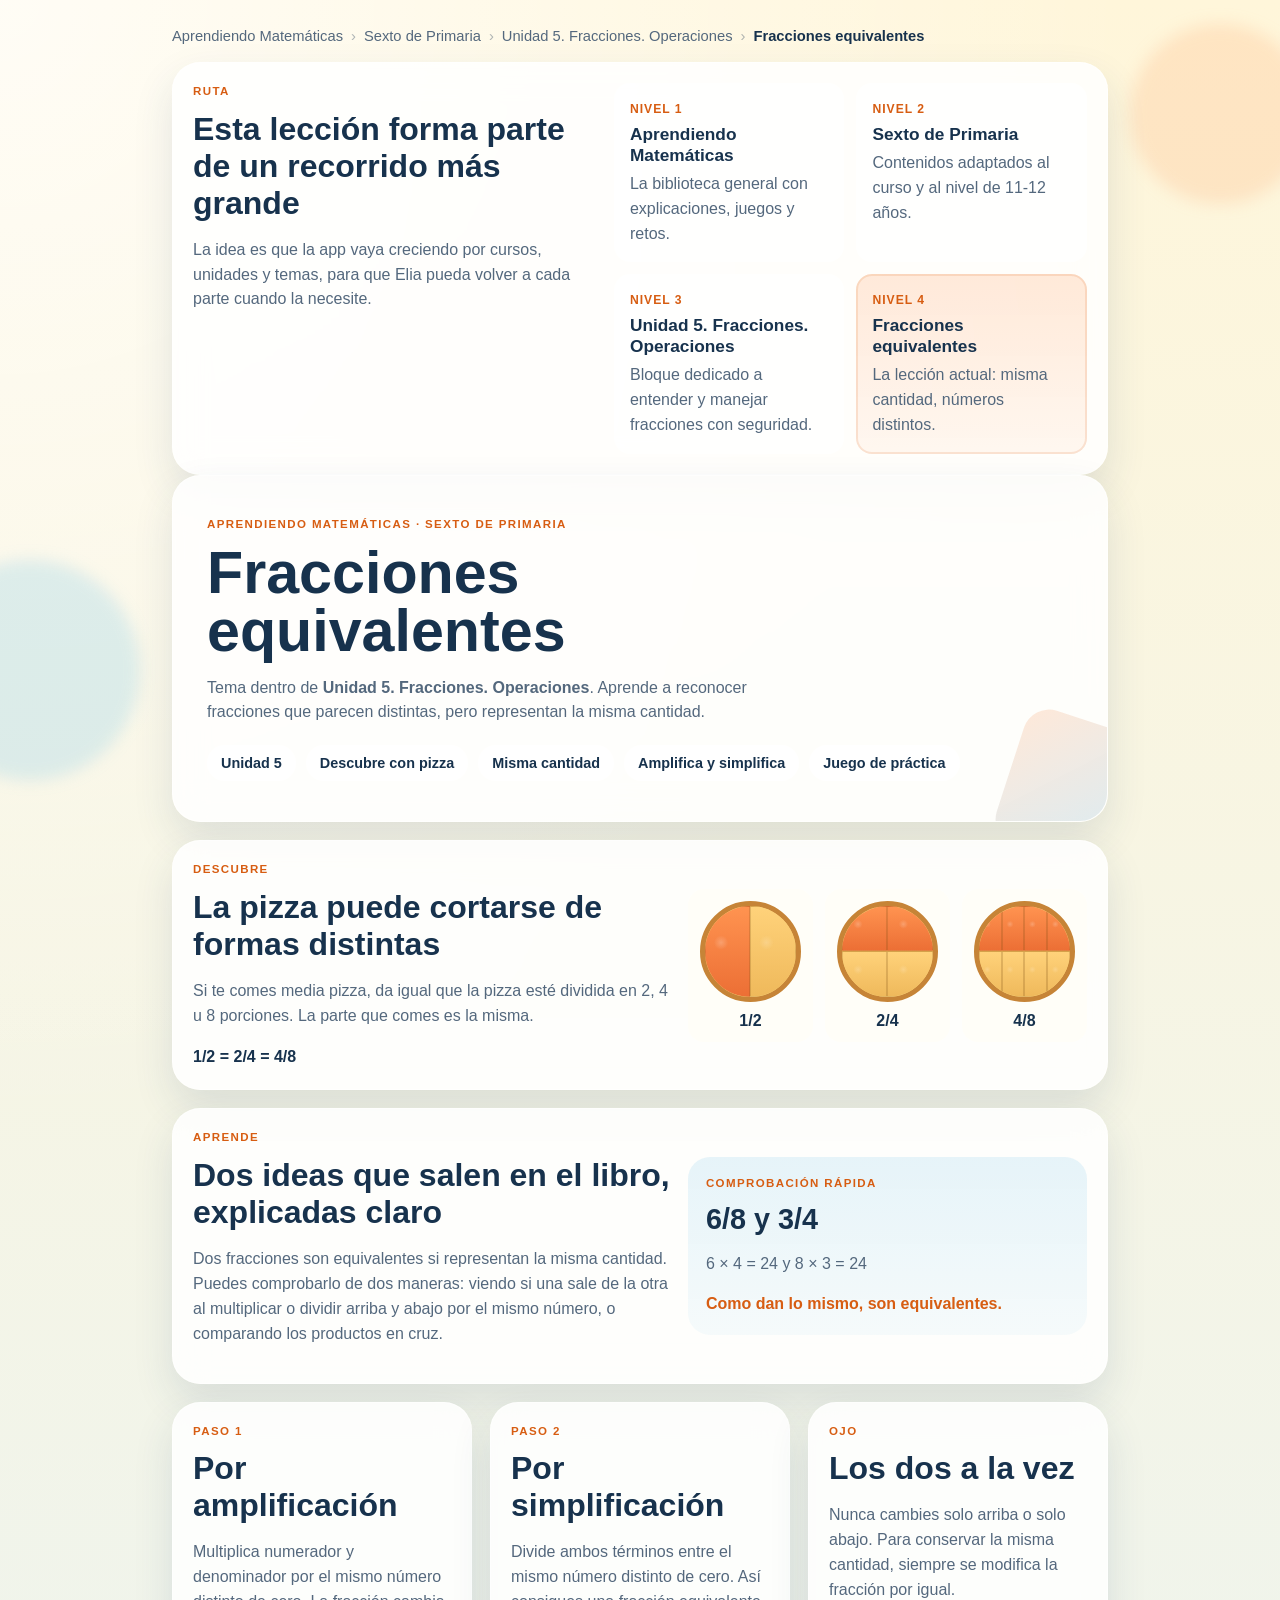
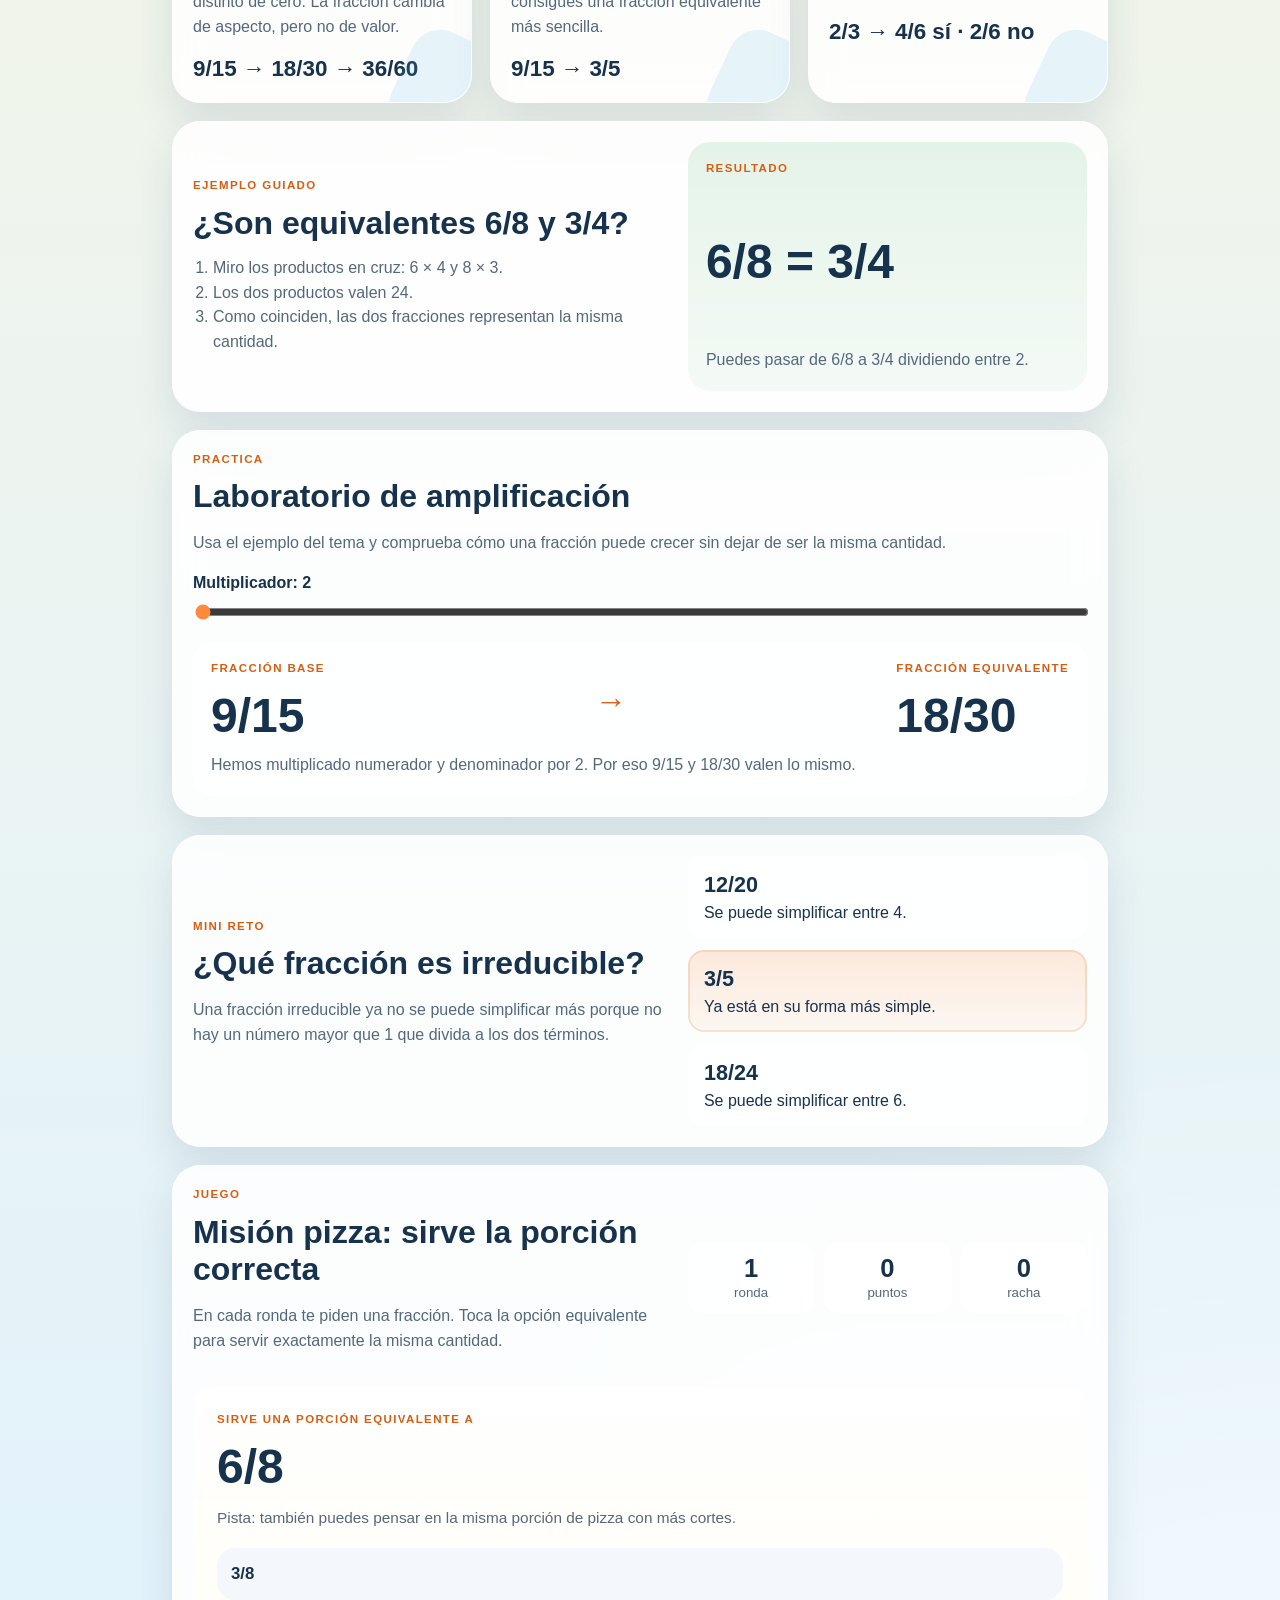
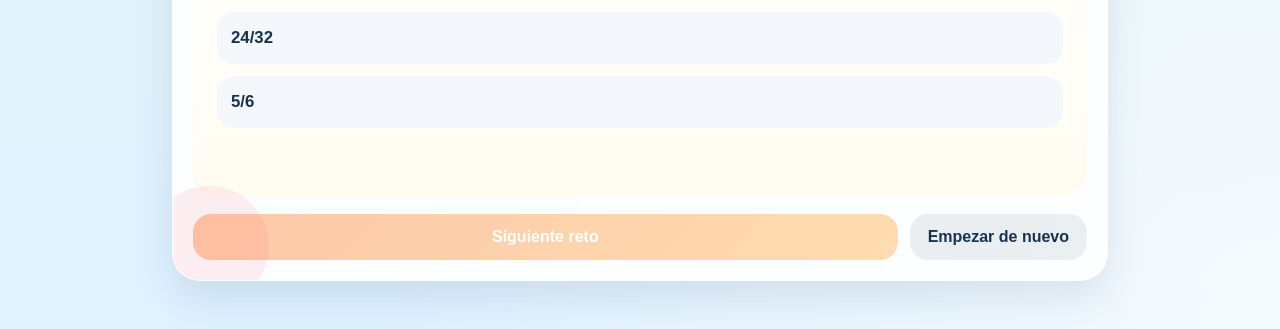
==== index.html @ b312acb7 "Initial GitHub Pages site" ====
<!DOCTYPE html>
<html lang="es">
  <head>
    <meta charset="UTF-8" />
    <meta name="viewport" content="width=device-width, initial-scale=1.0" />
    <title>Fracciones Equivalentes</title>
    <link rel="stylesheet" href="style.css" />
  </head>
  <body>
    <main class="app-shell">
      <nav class="breadcrumb" aria-label="Ruta de aprendizaje">
        <span>Aprendiendo Matemáticas</span>
        <span>Sexto de Primaria</span>
        <span>Unidad 5. Fracciones. Operaciones</span>
        <strong>Fracciones equivalentes</strong>
      </nav>

      <section class="panel learning-path">
        <div class="path-copy">
          <p class="section-label">Ruta</p>
          <h2>Esta lección forma parte de un recorrido más grande</h2>
          <p>
            La idea es que la app vaya creciendo por cursos, unidades y temas,
            para que Elia pueda volver a cada parte cuando la necesite.
          </p>
        </div>
        <div class="path-levels" aria-label="Estructura de contenidos">
          <article class="path-card">
            <span class="path-step">Nivel 1</span>
            <strong>Aprendiendo Matemáticas</strong>
            <p>La biblioteca general con explicaciones, juegos y retos.</p>
          </article>
          <article class="path-card">
            <span class="path-step">Nivel 2</span>
            <strong>Sexto de Primaria</strong>
            <p>Contenidos adaptados al curso y al nivel de 11-12 años.</p>
          </article>
          <article class="path-card">
            <span class="path-step">Nivel 3</span>
            <strong>Unidad 5. Fracciones. Operaciones</strong>
            <p>Bloque dedicado a entender y manejar fracciones con seguridad.</p>
          </article>
          <article class="path-card current">
            <span class="path-step">Nivel 4</span>
            <strong>Fracciones equivalentes</strong>
            <p>La lección actual: misma cantidad, números distintos.</p>
          </article>
        </div>
      </section>

      <section class="hero">
        <p class="eyebrow">Aprendiendo Matemáticas · Sexto de Primaria</p>
        <h1>Fracciones equivalentes</h1>
        <p class="hero-copy">
          Tema dentro de <strong>Unidad 5. Fracciones. Operaciones</strong>.
          Aprende a reconocer fracciones que parecen distintas, pero
          representan la misma cantidad.
        </p>
        <div class="hero-badges" aria-label="Objetivos de aprendizaje">
          <span>Unidad 5</span>
          <span>Descubre con pizza</span>
          <span>Misma cantidad</span>
          <span>Amplifica y simplifica</span>
          <span>Juego de práctica</span>
        </div>
      </section>

      <section class="panel discover-panel">
        <div>
          <p class="section-label">Descubre</p>
          <h2>La pizza puede cortarse de formas distintas</h2>
          <p>
            Si te comes media pizza, da igual que la pizza esté dividida en 2,
            4 u 8 porciones. La parte que comes es la misma.
          </p>
          <p class="discover-equality"><strong>1/2 = 2/4 = 4/8</strong></p>
        </div>
        <div class="pizza-board" aria-hidden="true">
          <div class="pizza-card">
            <div class="pizza pizza-2">
              <span class="slice active"></span>
              <span class="slice"></span>
            </div>
            <strong>1/2</strong>
          </div>
          <div class="pizza-card">
            <div class="pizza pizza-4">
              <span class="slice active"></span>
              <span class="slice active"></span>
              <span class="slice"></span>
              <span class="slice"></span>
            </div>
            <strong>2/4</strong>
          </div>
          <div class="pizza-card">
            <div class="pizza pizza-8">
              <span class="slice active"></span>
              <span class="slice active"></span>
              <span class="slice active"></span>
              <span class="slice active"></span>
              <span class="slice"></span>
              <span class="slice"></span>
              <span class="slice"></span>
              <span class="slice"></span>
            </div>
            <strong>4/8</strong>
          </div>
        </div>
      </section>

      <section class="panel learn-panel">
        <div class="learn-copy">
          <p class="section-label">Aprende</p>
          <h2>Dos ideas que salen en el libro, explicadas claro</h2>
          <p>
            Dos fracciones son equivalentes si representan la misma cantidad.
            Puedes comprobarlo de dos maneras: viendo si una sale de la otra
            al multiplicar o dividir arriba y abajo por el mismo número, o
            comparando los productos en cruz.
          </p>
        </div>
        <div class="cross-check">
          <p class="mini-label">Comprobación rápida</p>
          <div class="cross-math">6/8 y 3/4</div>
          <p>6 × 4 = 24 y 8 × 3 = 24</p>
          <p class="cross-result">Como dan lo mismo, son equivalentes.</p>
        </div>
      </section>

      <section class="concept-grid">
        <article class="panel concept-card">
          <p class="section-label">Paso 1</p>
          <h2>Por amplificación</h2>
          <p>
            Multiplica numerador y denominador por el mismo número distinto de
            cero. La fracción cambia de aspecto, pero no de valor.
          </p>
          <div class="math-line">9/15 → 18/30 → 36/60</div>
        </article>

        <article class="panel concept-card">
          <p class="section-label">Paso 2</p>
          <h2>Por simplificación</h2>
          <p>
            Divide ambos términos entre el mismo número distinto de cero. Así
            consigues una fracción equivalente más sencilla.
          </p>
          <div class="math-line">9/15 → 3/5</div>
        </article>

        <article class="panel concept-card">
          <p class="section-label">Ojo</p>
          <h2>Los dos a la vez</h2>
          <p>
            Nunca cambies solo arriba o solo abajo. Para conservar la misma
            cantidad, siempre se modifica la fracción por igual.
          </p>
          <div class="math-line">2/3 → 4/6 sí · 2/6 no</div>
        </article>
      </section>

      <section class="panel worked-example">
        <div class="worked-copy">
          <p class="section-label">Ejemplo guiado</p>
          <h2>¿Son equivalentes 6/8 y 3/4?</h2>
          <ol>
            <li>Miro los productos en cruz: 6 × 4 y 8 × 3.</li>
            <li>Los dos productos valen 24.</li>
            <li>Como coinciden, las dos fracciones representan la misma cantidad.</li>
          </ol>
        </div>
        <div class="worked-check">
          <p class="check-title">Resultado</p>
          <p class="check-answer">6/8 = 3/4</p>
          <p class="check-note">Puedes pasar de 6/8 a 3/4 dividiendo entre 2.</p>
        </div>
      </section>

      <section class="panel lab">
        <div class="lab-copy">
          <p class="section-label">Practica</p>
          <h2>Laboratorio de amplificación</h2>
          <p>
            Usa el ejemplo del tema y comprueba cómo una fracción puede crecer
            sin dejar de ser la misma cantidad.
          </p>
        </div>

        <div class="lab-controls">
          <label for="multiplier">Multiplicador: <span id="multiplier-value">2</span></label>
          <input id="multiplier" type="range" min="2" max="6" value="2" />
        </div>

        <div class="lab-output">
          <div class="fraction-pair">
            <div>
              <p class="mini-label">Fracción base</p>
              <div class="big-fraction" id="base-fraction">9/15</div>
            </div>
            <div class="pair-arrow">→</div>
            <div>
              <p class="mini-label">Fracción equivalente</p>
              <div class="big-fraction" id="equivalent-fraction">18/30</div>
            </div>
          </div>
          <p id="lab-explanation" class="lab-explanation">
            Hemos multiplicado numerador y denominador por 2.
          </p>
        </div>
      </section>

      <section class="panel mini-practice">
        <div>
          <p class="section-label">Mini reto</p>
          <h2>¿Qué fracción es irreducible?</h2>
          <p>
            Una fracción irreducible ya no se puede simplificar más porque no
            hay un número mayor que 1 que divida a los dos términos.
          </p>
        </div>
        <div class="irreducible-cards">
          <article>
            <strong>12/20</strong>
            <span>Se puede simplificar entre 4.</span>
          </article>
          <article class="highlight">
            <strong>3/5</strong>
            <span>Ya está en su forma más simple.</span>
          </article>
          <article>
            <strong>18/24</strong>
            <span>Se puede simplificar entre 6.</span>
          </article>
        </div>
      </section>

      <section class="panel game">
        <div class="game-head">
          <div>
            <p class="section-label">Juego</p>
            <h2>Misión pizza: sirve la porción correcta</h2>
            <p>
              En cada ronda te piden una fracción. Toca la opción equivalente
              para servir exactamente la misma cantidad.
            </p>
          </div>
          <div class="scoreboard" aria-label="Marcador">
            <div><span id="round">1</span><small>ronda</small></div>
            <div><span id="score">0</span><small>puntos</small></div>
            <div><span id="streak">0</span><small>racha</small></div>
          </div>
        </div>

        <div class="challenge-card">
          <p class="challenge-label">Sirve una porción equivalente a</p>
          <div id="question" class="challenge-fraction">2/5</div>
          <p id="game-hint" class="game-hint">Pista: piensa si arriba y abajo cambian por el mismo número.</p>
          <div id="options" class="options" role="list"></div>
          <p id="feedback" class="feedback" aria-live="polite"></p>
        </div>

        <div class="game-actions">
          <button id="next-button" class="primary-button" type="button" disabled>
            Siguiente reto
          </button>
          <button id="restart-button" class="ghost-button" type="button">
            Empezar de nuevo
          </button>
        </div>
      </section>
    </main>

    <script src="app.js"></script>
  </body>
</html>
---- style.css ----
:root {
  --bg-top: #fff6da;
  --bg-bottom: #dff2ff;
  --panel: rgba(255, 255, 255, 0.86);
  --panel-strong: #fffef8;
  --ink: #17324d;
  --muted: #54687d;
  --accent: #ff8a3d;
  --accent-dark: #d75d12;
  --sky: #55b6e8;
  --leaf: #4fb36f;
  --rose: #ff6676;
  --shadow: 0 18px 40px rgba(34, 65, 103, 0.12);
  --radius-xl: 28px;
  --radius-lg: 22px;
  --radius-md: 16px;
}

* {
  box-sizing: border-box;
}

body {
  margin: 0;
  min-height: 100vh;
  font-family: "Avenir Next", "Trebuchet MS", "Segoe UI", sans-serif;
  color: var(--ink);
  background:
    radial-gradient(circle at top left, rgba(255, 255, 255, 0.75), transparent 30%),
    radial-gradient(circle at bottom right, rgba(255, 255, 255, 0.7), transparent 24%),
    linear-gradient(180deg, var(--bg-top), var(--bg-bottom));
}

body::before,
body::after {
  content: "";
  position: fixed;
  z-index: -1;
  border-radius: 999px;
  filter: blur(8px);
}

body::before {
  width: 180px;
  height: 180px;
  top: 24px;
  right: -30px;
  background: rgba(255, 170, 109, 0.22);
}

body::after {
  width: 220px;
  height: 220px;
  left: -80px;
  bottom: 120px;
  background: rgba(85, 182, 232, 0.18);
}

.app-shell {
  width: min(100%, 980px);
  margin: 0 auto;
  padding: 18px 14px 40px;
}

.hero,
.panel {
  background: var(--panel);
  backdrop-filter: blur(16px);
  border: 1px solid rgba(255, 255, 255, 0.55);
  border-radius: var(--radius-xl);
  box-shadow: var(--shadow);
}

.hero {
  padding: 28px 20px;
  position: relative;
  overflow: hidden;
}

.hero::after {
  content: "";
  position: absolute;
  inset: auto -40px -40px auto;
  width: 140px;
  height: 140px;
  border-radius: 26px;
  background: linear-gradient(135deg, rgba(255, 138, 61, 0.18), rgba(85, 182, 232, 0.25));
  transform: rotate(18deg);
}

.eyebrow,
.section-label,
.mini-label,
.challenge-label,
.check-title {
  text-transform: uppercase;
  letter-spacing: 0.12em;
  font-size: 0.72rem;
  font-weight: 800;
  color: var(--accent-dark);
  margin: 0 0 10px;
}

h1,
h2,
.challenge-fraction,
.big-fraction,
.check-answer,
.math-line {
  font-family: "Trebuchet MS", "Avenir Next Condensed", sans-serif;
}

h1 {
  font-size: clamp(2.1rem, 7vw, 3.7rem);
  line-height: 0.98;
  margin: 0;
  max-width: 10ch;
}

h2 {
  font-size: clamp(1.35rem, 4.8vw, 2rem);
  margin: 0 0 10px;
}

p,
li {
  font-size: 1rem;
  line-height: 1.55;
  color: var(--muted);
}

.hero-copy {
  max-width: 34rem;
  margin: 16px 0 0;
}

.breadcrumb {
  display: flex;
  flex-wrap: wrap;
  gap: 8px;
  margin-bottom: 14px;
  font-size: 0.92rem;
  color: var(--muted);
}

.breadcrumb span,
.breadcrumb strong {
  display: inline-flex;
  align-items: center;
  gap: 8px;
}

.breadcrumb span::after {
  content: "›";
  color: rgba(23, 50, 77, 0.35);
}

.breadcrumb strong {
  color: var(--ink);
}

.learning-path {
  display: grid;
  gap: 18px;
}

.path-levels {
  display: grid;
  gap: 12px;
}

.path-card {
  padding: 16px;
  border-radius: var(--radius-md);
  background: rgba(255, 255, 255, 0.76);
}

.path-card strong {
  display: block;
  margin-bottom: 6px;
  font-size: 1.08rem;
}

.path-card p {
  margin: 0;
}

.path-step {
  display: inline-block;
  margin-bottom: 8px;
  font-size: 0.76rem;
  font-weight: 800;
  letter-spacing: 0.08em;
  text-transform: uppercase;
  color: var(--accent-dark);
}

.path-card.current {
  background: linear-gradient(180deg, rgba(255, 138, 61, 0.18), rgba(255, 138, 61, 0.06));
  box-shadow: inset 0 0 0 2px rgba(215, 93, 18, 0.14);
}

.hero-badges {
  display: flex;
  flex-wrap: wrap;
  gap: 10px;
  margin-top: 20px;
}

.hero-badges span {
  padding: 10px 14px;
  border-radius: 999px;
  background: rgba(255, 255, 255, 0.9);
  font-size: 0.9rem;
  font-weight: 700;
}

.panel {
  margin-top: 18px;
  padding: 20px;
}

.discover-panel,
.learn-panel,
.worked-example,
.mini-practice,
.game-head {
  display: grid;
  gap: 16px;
}

.discover-equality {
  margin-bottom: 0;
  color: var(--ink);
}

.pizza-board {
  display: grid;
  grid-template-columns: repeat(3, 1fr);
  gap: 12px;
}

.pizza-card {
  background: var(--panel-strong);
  border-radius: var(--radius-md);
  padding: 12px;
  text-align: center;
}

.pizza {
  width: 100%;
  aspect-ratio: 1;
  border-radius: 50%;
  margin-bottom: 10px;
  overflow: hidden;
  background: #f7d278;
  border: 5px solid #c68437;
}

.pizza-2 {
  display: grid;
  grid-template-columns: repeat(2, 1fr);
}

.pizza-4 {
  display: grid;
  grid-template-columns: repeat(2, 1fr);
  grid-template-rows: repeat(2, 1fr);
}

.pizza-8 {
  display: grid;
  grid-template-columns: repeat(4, 1fr);
  grid-template-rows: repeat(2, 1fr);
}

.slice {
  border: 1px solid rgba(120, 74, 16, 0.22);
  background:
    radial-gradient(circle at 35% 40%, rgba(255, 255, 255, 0.18), transparent 12%),
    linear-gradient(180deg, #ffd27a, #efb95b);
}

.slice.active {
  background:
    radial-gradient(circle at 35% 40%, rgba(255, 255, 255, 0.22), transparent 12%),
    linear-gradient(180deg, #ff9350, #ec6f35);
}

.cross-check {
  background: linear-gradient(180deg, rgba(85, 182, 232, 0.14), rgba(85, 182, 232, 0.05));
  border-radius: var(--radius-lg);
  padding: 18px;
}

.cross-math {
  font-size: 1.8rem;
  font-weight: 800;
  color: var(--ink);
}

.cross-result {
  margin-bottom: 0;
  font-weight: 700;
  color: var(--accent-dark);
}

.concept-grid {
  display: grid;
  gap: 18px;
}

.concept-card {
  position: relative;
  overflow: hidden;
}

.concept-card::after {
  content: "";
  position: absolute;
  width: 110px;
  height: 110px;
  right: -36px;
  bottom: -46px;
  border-radius: 30px;
  background: rgba(85, 182, 232, 0.14);
  transform: rotate(25deg);
}

.math-line,
.check-answer,
.challenge-fraction,
.big-fraction {
  font-size: clamp(1.8rem, 7vw, 3rem);
  font-weight: 800;
  color: var(--ink);
}

.math-line {
  font-size: 1.4rem;
  margin-top: 16px;
}

.worked-example ol {
  margin: 14px 0 0 20px;
  padding: 0;
}

.worked-check {
  background: linear-gradient(180deg, rgba(79, 179, 111, 0.14), rgba(79, 179, 111, 0.05));
  border-radius: var(--radius-lg);
  padding: 18px;
}

.check-note {
  margin-bottom: 0;
}

.lab-controls {
  margin-top: 18px;
}

.lab-controls label {
  display: block;
  font-weight: 700;
  margin-bottom: 10px;
}

input[type="range"] {
  width: 100%;
  accent-color: var(--accent);
}

.lab-output {
  margin-top: 18px;
  padding: 18px;
  border-radius: var(--radius-lg);
  background: rgba(255, 255, 255, 0.68);
}

.fraction-pair {
  display: flex;
  align-items: center;
  justify-content: space-between;
  gap: 12px;
}

.pair-arrow {
  font-size: 2rem;
  font-weight: 800;
  color: var(--accent-dark);
}

.lab-explanation {
  margin: 10px 0 0;
}

.mini-practice {
  align-items: start;
}

.irreducible-cards {
  display: grid;
  gap: 12px;
}

.irreducible-cards article {
  display: grid;
  gap: 6px;
  padding: 16px;
  border-radius: var(--radius-md);
  background: rgba(255, 255, 255, 0.74);
}

.irreducible-cards .highlight {
  background: linear-gradient(180deg, rgba(255, 138, 61, 0.18), rgba(255, 138, 61, 0.06));
  box-shadow: inset 0 0 0 2px rgba(215, 93, 18, 0.15);
}

.irreducible-cards strong {
  font-size: 1.35rem;
}

.game {
  position: relative;
  overflow: hidden;
}

.game::after {
  content: "";
  position: absolute;
  inset: auto auto -26px -24px;
  width: 120px;
  height: 120px;
  border-radius: 999px;
  background: rgba(255, 102, 118, 0.11);
}

.game-head {
  display: grid;
  gap: 16px;
}

.scoreboard {
  display: grid;
  grid-template-columns: repeat(3, 1fr);
  gap: 10px;
}

.scoreboard div {
  background: rgba(255, 255, 255, 0.76);
  border-radius: var(--radius-md);
  padding: 12px 10px;
  text-align: center;
}

.scoreboard span {
  display: block;
  font-size: 1.6rem;
  font-weight: 800;
  color: var(--ink);
}

.scoreboard small {
  color: var(--muted);
}

.challenge-card {
  margin-top: 18px;
  padding: 18px;
  border-radius: var(--radius-lg);
  background:
    linear-gradient(180deg, rgba(255, 255, 255, 0.94), rgba(255, 252, 240, 0.9));
}

.challenge-fraction {
  margin: 4px 0 20px;
}

.game-hint {
  margin: -8px 0 18px;
  font-size: 0.96rem;
}

.options {
  display: grid;
  gap: 12px;
}

.option-button,
.primary-button,
.ghost-button {
  border: none;
  border-radius: 18px;
  font: inherit;
  cursor: pointer;
  transition: transform 160ms ease, box-shadow 160ms ease, background 160ms ease;
}

.option-button {
  width: 100%;
  padding: 16px 14px;
  text-align: left;
  font-size: 1.05rem;
  font-weight: 800;
  background: #f4f7fb;
  color: var(--ink);
}

.option-button:hover,
.option-button:focus-visible,
.primary-button:hover,
.ghost-button:hover {
  transform: translateY(-1px);
}

.option-button.correct {
  background: rgba(79, 179, 111, 0.2);
  box-shadow: inset 0 0 0 2px rgba(79, 179, 111, 0.42);
}

.option-button.wrong {
  background: rgba(255, 102, 118, 0.18);
  box-shadow: inset 0 0 0 2px rgba(255, 102, 118, 0.34);
}

.option-button:disabled {
  cursor: default;
}

.feedback {
  min-height: 28px;
  margin: 16px 0 0;
  font-weight: 700;
}

.game-actions {
  display: flex;
  gap: 12px;
  margin-top: 18px;
}

.primary-button,
.ghost-button {
  padding: 14px 18px;
  font-weight: 800;
}

.primary-button {
  flex: 1;
  background: linear-gradient(135deg, var(--accent), #ffb050);
  color: white;
  box-shadow: 0 12px 24px rgba(215, 93, 18, 0.25);
}

.primary-button:disabled {
  opacity: 0.45;
  cursor: default;
  transform: none;
  box-shadow: none;
}

.ghost-button {
  background: rgba(23, 50, 77, 0.08);
  color: var(--ink);
}

@media (min-width: 720px) {
  .app-shell {
    padding: 28px 22px 48px;
  }

  .learning-path {
    grid-template-columns: 0.92fr 1.08fr;
    align-items: start;
  }

  .path-levels {
    grid-template-columns: repeat(2, 1fr);
  }

  .hero {
    padding: 40px 34px;
  }

  .discover-panel,
  .learn-panel,
  .worked-example,
  .mini-practice,
  .game-head {
    grid-template-columns: 1.2fr 1fr;
    align-items: center;
  }

  .concept-grid {
    grid-template-columns: repeat(3, 1fr);
  }

  .challenge-card {
    padding: 24px;
  }
}
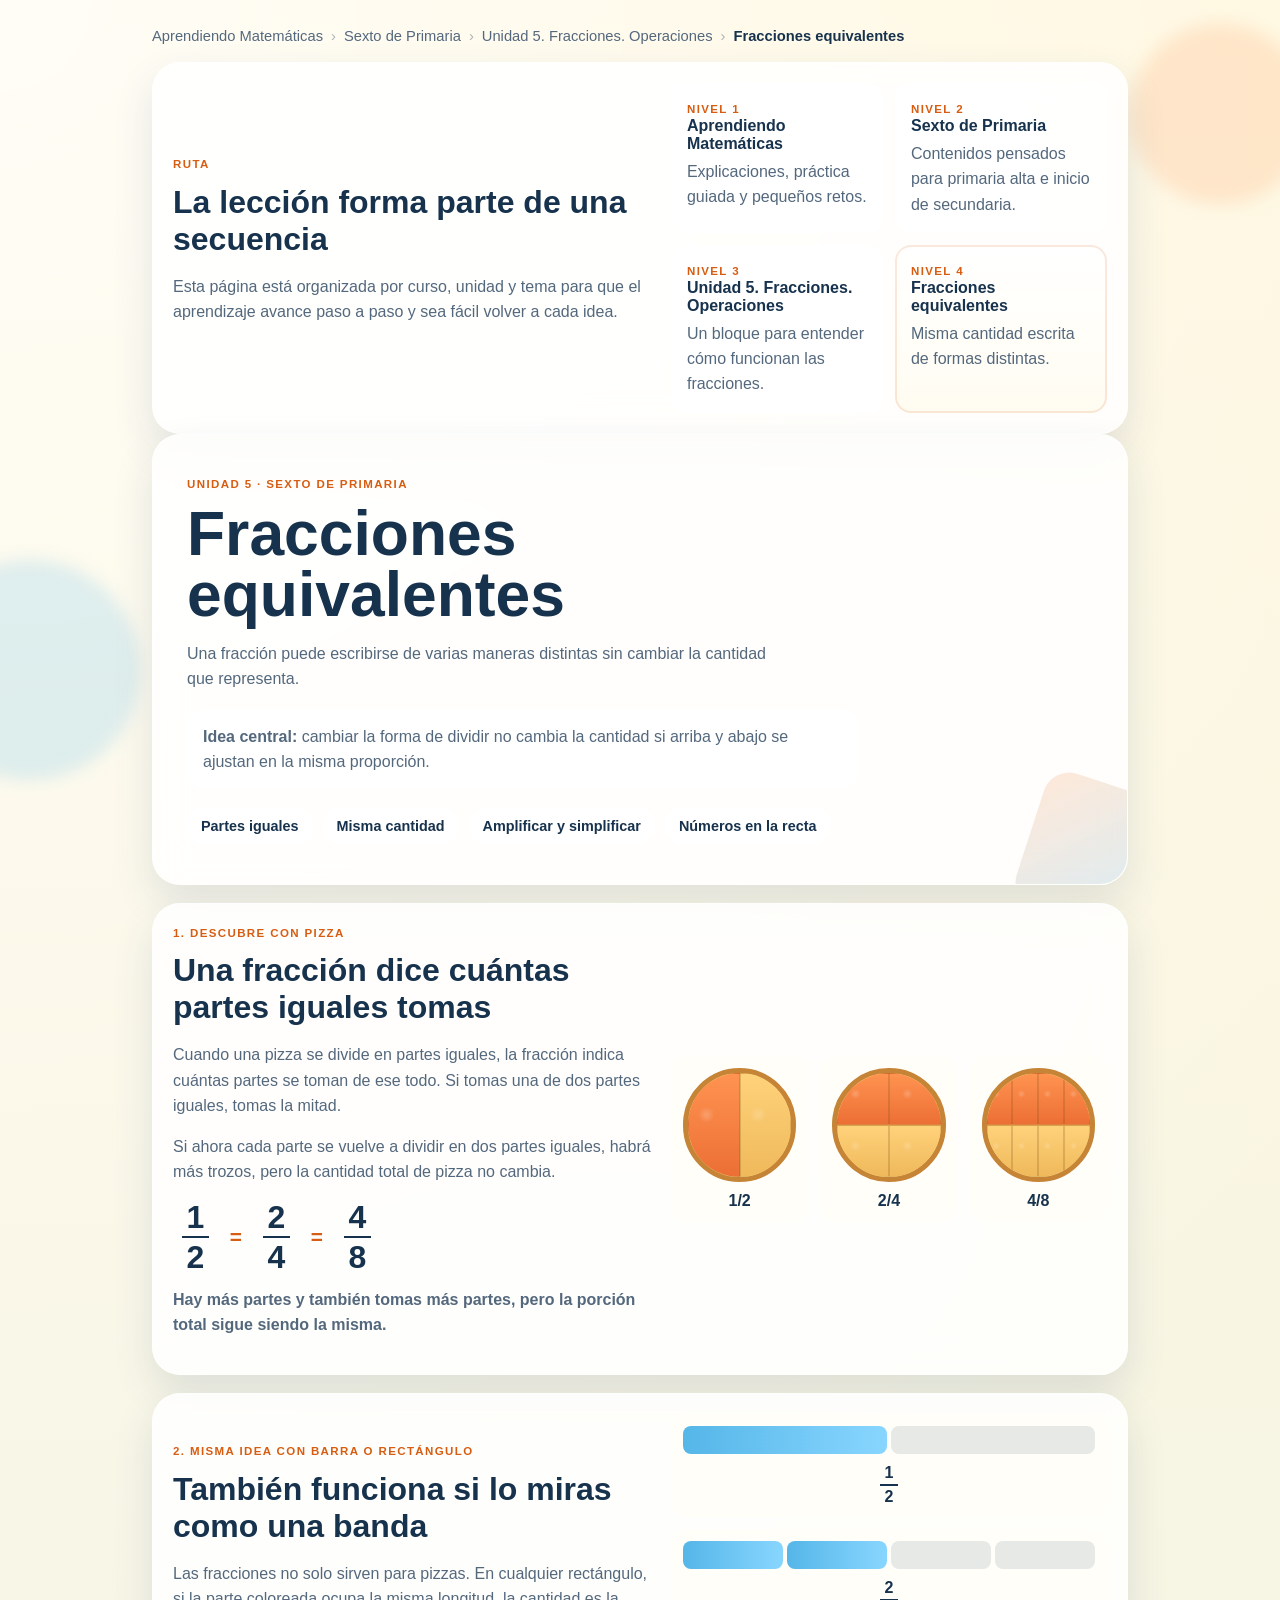
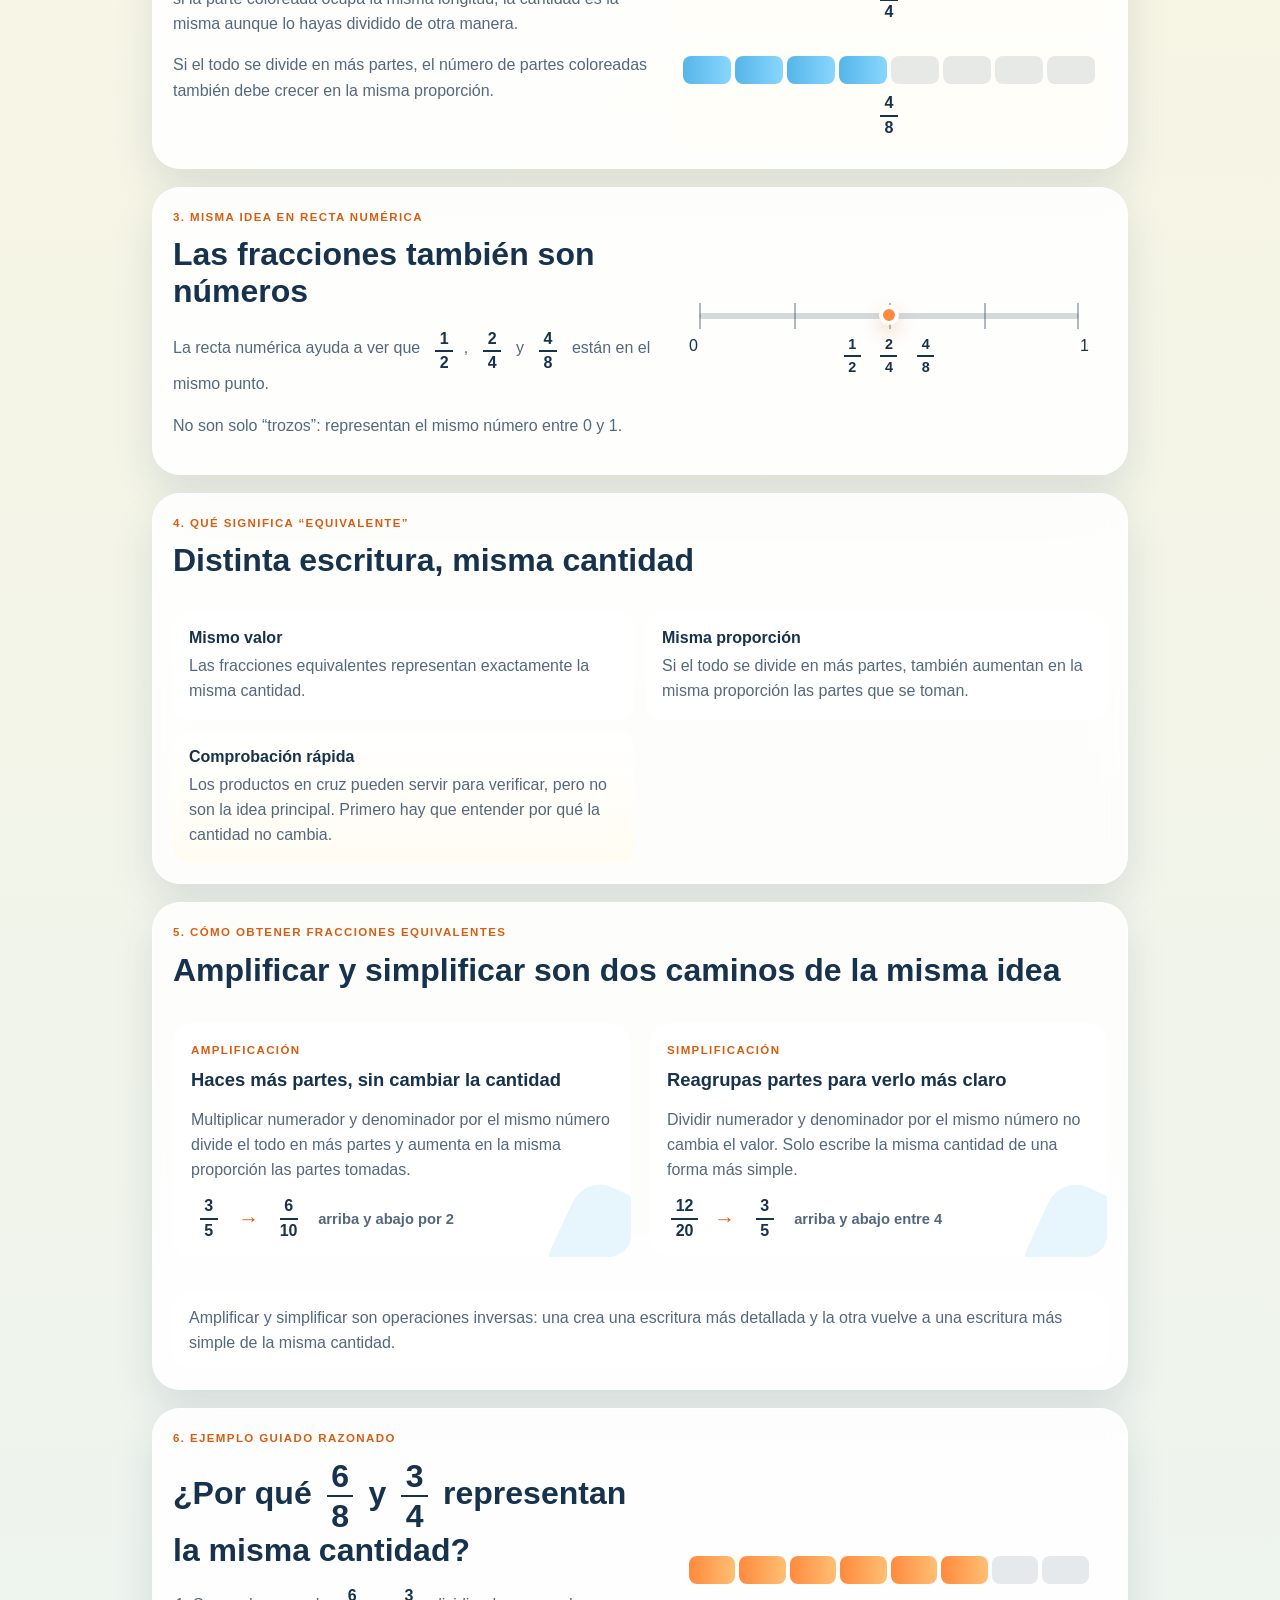
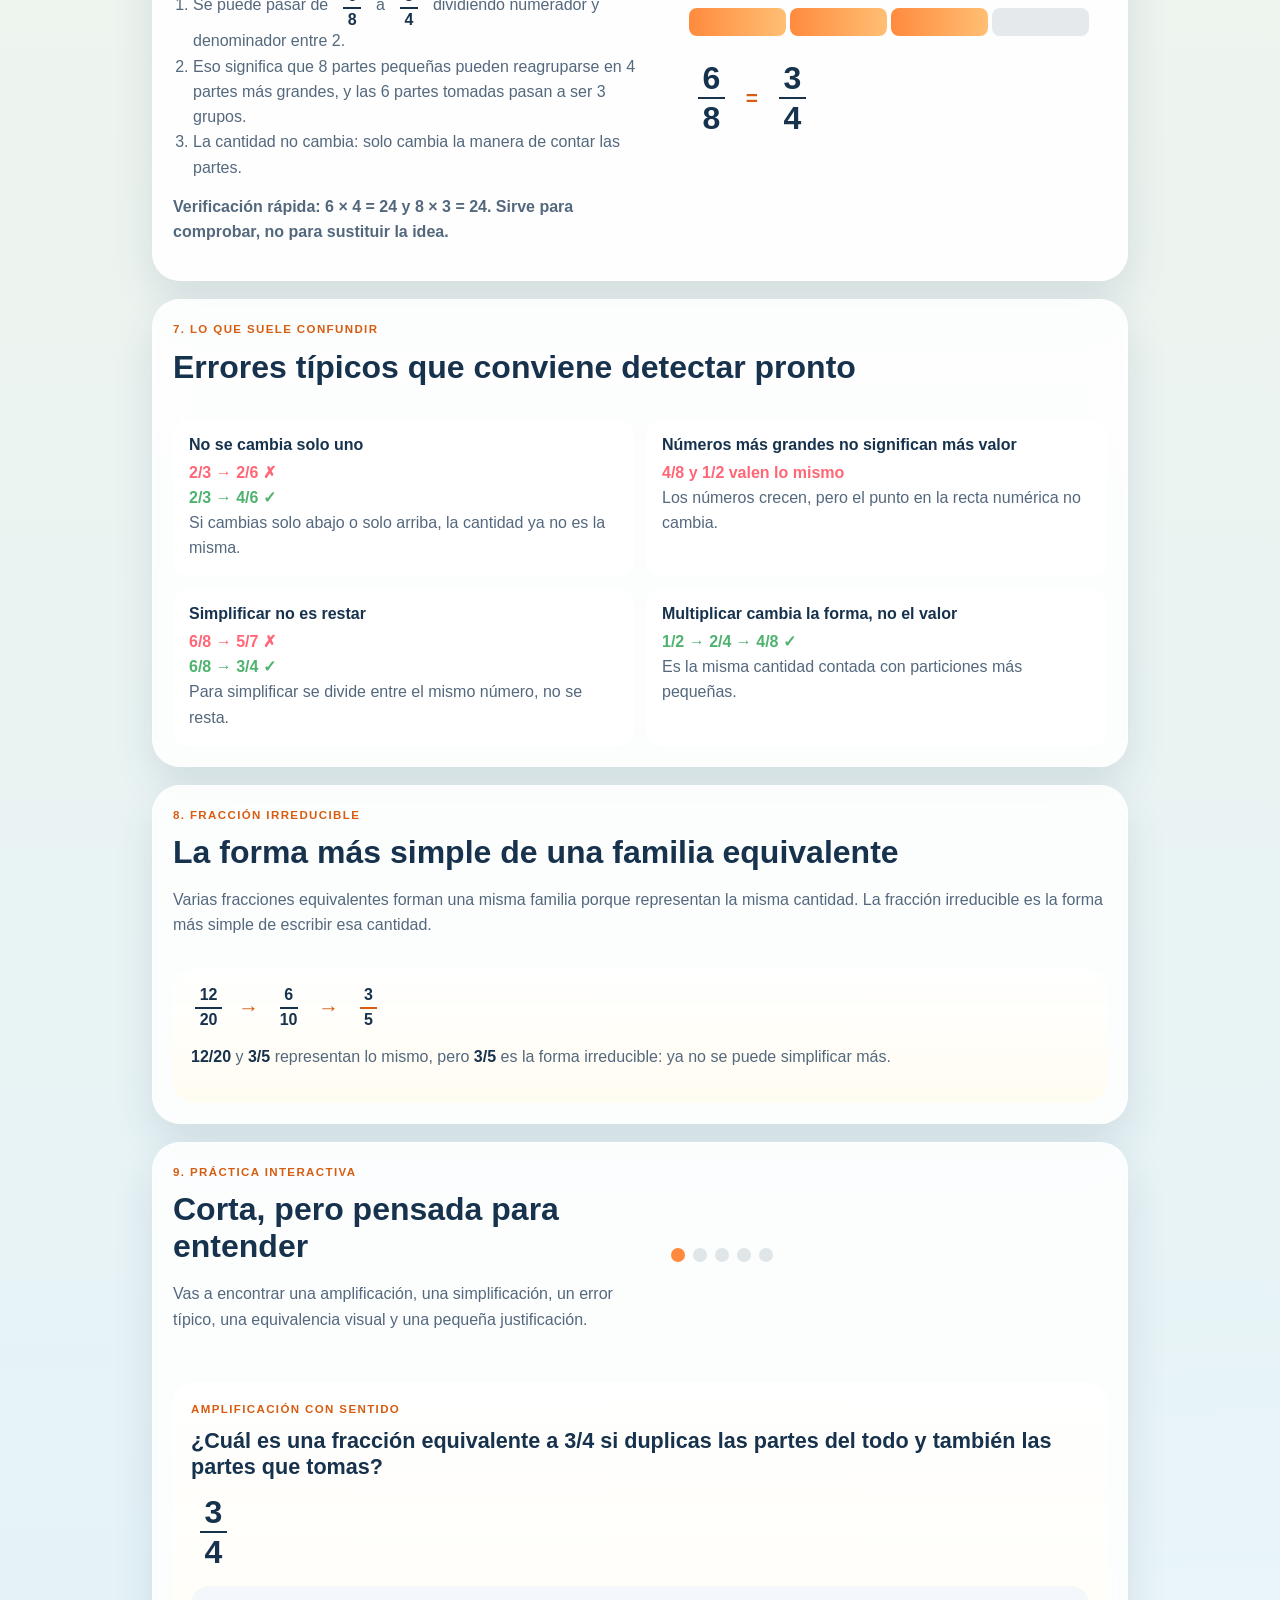
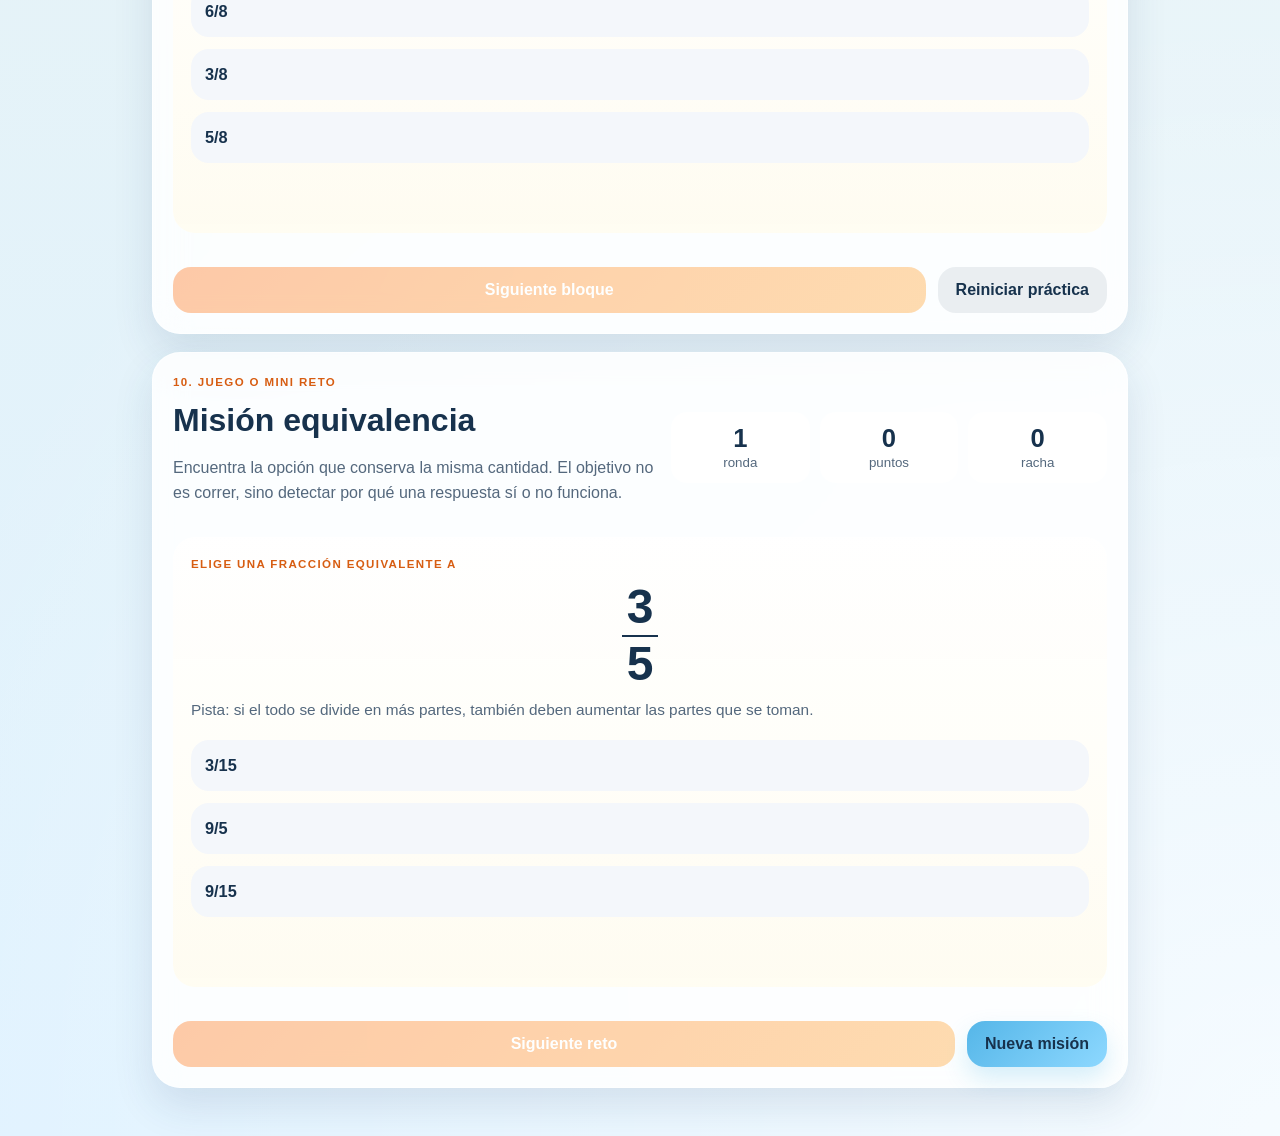
==== commit 4ef06102: "Improve equivalent fractions lesson" ====
--- a/index.html
+++ b/index.html
@@ -3,7 +3,7 @@
   <head>
     <meta charset="UTF-8" />
     <meta name="viewport" content="width=device-width, initial-scale=1.0" />
-    <title>Fracciones Equivalentes</title>
+    <title>Fracciones equivalentes | Aprendiendo Matemáticas</title>
     <link rel="stylesheet" href="style.css" />
   </head>
   <body>
@@ -18,81 +18,108 @@
       <section class="panel learning-path">
         <div class="path-copy">
           <p class="section-label">Ruta</p>
-          <h2>Esta lección forma parte de un recorrido más grande</h2>
-          <p>
-            La idea es que la app vaya creciendo por cursos, unidades y temas,
-            para que Elia pueda volver a cada parte cuando la necesite.
+          <h2>La lección forma parte de una secuencia</h2>
+          <p>
+            Esta página está organizada por curso, unidad y tema para que el
+            aprendizaje avance paso a paso y sea fácil volver a cada idea.
           </p>
         </div>
         <div class="path-levels" aria-label="Estructura de contenidos">
           <article class="path-card">
             <span class="path-step">Nivel 1</span>
             <strong>Aprendiendo Matemáticas</strong>
-            <p>La biblioteca general con explicaciones, juegos y retos.</p>
+            <p>Explicaciones, práctica guiada y pequeños retos.</p>
           </article>
           <article class="path-card">
             <span class="path-step">Nivel 2</span>
             <strong>Sexto de Primaria</strong>
-            <p>Contenidos adaptados al curso y al nivel de 11-12 años.</p>
+            <p>Contenidos pensados para primaria alta e inicio de secundaria.</p>
           </article>
           <article class="path-card">
             <span class="path-step">Nivel 3</span>
             <strong>Unidad 5. Fracciones. Operaciones</strong>
-            <p>Bloque dedicado a entender y manejar fracciones con seguridad.</p>
+            <p>Un bloque para entender cómo funcionan las fracciones.</p>
           </article>
           <article class="path-card current">
             <span class="path-step">Nivel 4</span>
             <strong>Fracciones equivalentes</strong>
-            <p>La lección actual: misma cantidad, números distintos.</p>
+            <p>Misma cantidad escrita de formas distintas.</p>
           </article>
         </div>
       </section>
 
       <section class="hero">
-        <p class="eyebrow">Aprendiendo Matemáticas · Sexto de Primaria</p>
+        <p class="eyebrow">Unidad 5 · Sexto de Primaria</p>
         <h1>Fracciones equivalentes</h1>
         <p class="hero-copy">
-          Tema dentro de <strong>Unidad 5. Fracciones. Operaciones</strong>.
-          Aprende a reconocer fracciones que parecen distintas, pero
-          representan la misma cantidad.
+          Una fracción puede escribirse de varias maneras distintas sin cambiar
+          la cantidad que representa.
         </p>
-        <div class="hero-badges" aria-label="Objetivos de aprendizaje">
-          <span>Unidad 5</span>
-          <span>Descubre con pizza</span>
+        <p class="idea-line">
+          <strong>Idea central:</strong> cambiar la forma de dividir no cambia
+          la cantidad si arriba y abajo se ajustan en la misma proporción.
+        </p>
+        <div class="hero-badges" aria-label="Ideas clave">
+          <span>Partes iguales</span>
           <span>Misma cantidad</span>
-          <span>Amplifica y simplifica</span>
-          <span>Juego de práctica</span>
-        </div>
-      </section>
-
-      <section class="panel discover-panel">
-        <div>
-          <p class="section-label">Descubre</p>
-          <h2>La pizza puede cortarse de formas distintas</h2>
-          <p>
-            Si te comes media pizza, da igual que la pizza esté dividida en 2,
-            4 u 8 porciones. La parte que comes es la misma.
-          </p>
-          <p class="discover-equality"><strong>1/2 = 2/4 = 4/8</strong></p>
-        </div>
+          <span>Amplificar y simplificar</span>
+          <span>Números en la recta</span>
+        </div>
+      </section>
+
+      <section class="panel lesson-block discover-panel">
+        <div>
+          <p class="section-label">1. Descubre con pizza</p>
+          <h2>Una fracción dice cuántas partes iguales tomas</h2>
+          <p>
+            Cuando una pizza se divide en partes iguales, la fracción indica
+            cuántas partes se toman de ese todo. Si tomas una de dos partes
+            iguales, tomas la mitad.
+          </p>
+          <p>
+            Si ahora cada parte se vuelve a dividir en dos partes iguales,
+            habrá más trozos, pero la cantidad total de pizza no cambia.
+          </p>
+          <div class="equality-row">
+            <span class="fraction fraction--lg" aria-label="un medio">
+              <span class="fraction__top">1</span>
+              <span class="fraction__bottom">2</span>
+            </span>
+            <span class="equals">=</span>
+            <span class="fraction fraction--lg" aria-label="dos cuartos">
+              <span class="fraction__top">2</span>
+              <span class="fraction__bottom">4</span>
+            </span>
+            <span class="equals">=</span>
+            <span class="fraction fraction--lg" aria-label="cuatro octavos">
+              <span class="fraction__top">4</span>
+              <span class="fraction__bottom">8</span>
+            </span>
+          </div>
+          <p class="support-text">
+            Hay más partes y también tomas más partes, pero la porción total
+            sigue siendo la misma.
+          </p>
+        </div>
+
         <div class="pizza-board" aria-hidden="true">
-          <div class="pizza-card">
+          <article class="pizza-card">
             <div class="pizza pizza-2">
               <span class="slice active"></span>
               <span class="slice"></span>
             </div>
-            <strong>1/2</strong>
-          </div>
-          <div class="pizza-card">
+            <div class="compact-fraction">1/2</div>
+          </article>
+          <article class="pizza-card">
             <div class="pizza pizza-4">
               <span class="slice active"></span>
               <span class="slice active"></span>
               <span class="slice"></span>
               <span class="slice"></span>
             </div>
-            <strong>2/4</strong>
-          </div>
-          <div class="pizza-card">
+            <div class="compact-fraction">2/4</div>
+          </article>
+          <article class="pizza-card">
             <div class="pizza pizza-8">
               <span class="slice active"></span>
               <span class="slice active"></span>
@@ -103,145 +130,407 @@
               <span class="slice"></span>
               <span class="slice"></span>
             </div>
-            <strong>4/8</strong>
-          </div>
-        </div>
-      </section>
-
-      <section class="panel learn-panel">
-        <div class="learn-copy">
-          <p class="section-label">Aprende</p>
-          <h2>Dos ideas que salen en el libro, explicadas claro</h2>
-          <p>
-            Dos fracciones son equivalentes si representan la misma cantidad.
-            Puedes comprobarlo de dos maneras: viendo si una sale de la otra
-            al multiplicar o dividir arriba y abajo por el mismo número, o
-            comparando los productos en cruz.
-          </p>
-        </div>
-        <div class="cross-check">
-          <p class="mini-label">Comprobación rápida</p>
-          <div class="cross-math">6/8 y 3/4</div>
-          <p>6 × 4 = 24 y 8 × 3 = 24</p>
-          <p class="cross-result">Como dan lo mismo, son equivalentes.</p>
-        </div>
-      </section>
-
-      <section class="concept-grid">
-        <article class="panel concept-card">
-          <p class="section-label">Paso 1</p>
-          <h2>Por amplificación</h2>
-          <p>
-            Multiplica numerador y denominador por el mismo número distinto de
-            cero. La fracción cambia de aspecto, pero no de valor.
-          </p>
-          <div class="math-line">9/15 → 18/30 → 36/60</div>
-        </article>
-
-        <article class="panel concept-card">
-          <p class="section-label">Paso 2</p>
-          <h2>Por simplificación</h2>
-          <p>
-            Divide ambos términos entre el mismo número distinto de cero. Así
-            consigues una fracción equivalente más sencilla.
-          </p>
-          <div class="math-line">9/15 → 3/5</div>
-        </article>
-
-        <article class="panel concept-card">
-          <p class="section-label">Ojo</p>
-          <h2>Los dos a la vez</h2>
-          <p>
-            Nunca cambies solo arriba o solo abajo. Para conservar la misma
-            cantidad, siempre se modifica la fracción por igual.
-          </p>
-          <div class="math-line">2/3 → 4/6 sí · 2/6 no</div>
-        </article>
-      </section>
-
-      <section class="panel worked-example">
-        <div class="worked-copy">
-          <p class="section-label">Ejemplo guiado</p>
-          <h2>¿Son equivalentes 6/8 y 3/4?</h2>
+            <div class="compact-fraction">4/8</div>
+          </article>
+        </div>
+      </section>
+
+      <section class="panel lesson-block rectangle-panel">
+        <div>
+          <p class="section-label">2. Misma idea con barra o rectángulo</p>
+          <h2>También funciona si lo miras como una banda</h2>
+          <p>
+            Las fracciones no solo sirven para pizzas. En cualquier rectángulo,
+            si la parte coloreada ocupa la misma longitud, la cantidad es la
+            misma aunque lo hayas dividido de otra manera.
+          </p>
+          <p>
+            Si el todo se divide en más partes, el número de partes coloreadas
+            también debe crecer en la misma proporción.
+          </p>
+        </div>
+
+        <div class="bar-stack" aria-hidden="true">
+          <article class="bar-card">
+            <div class="bar bar-2">
+              <span class="bar-piece filled"></span>
+              <span class="bar-piece"></span>
+            </div>
+            <span class="fraction" aria-label="un medio">
+              <span class="fraction__top">1</span>
+              <span class="fraction__bottom">2</span>
+            </span>
+          </article>
+          <article class="bar-card">
+            <div class="bar bar-4">
+              <span class="bar-piece filled"></span>
+              <span class="bar-piece filled"></span>
+              <span class="bar-piece"></span>
+              <span class="bar-piece"></span>
+            </div>
+            <span class="fraction" aria-label="dos cuartos">
+              <span class="fraction__top">2</span>
+              <span class="fraction__bottom">4</span>
+            </span>
+          </article>
+          <article class="bar-card">
+            <div class="bar bar-8">
+              <span class="bar-piece filled"></span>
+              <span class="bar-piece filled"></span>
+              <span class="bar-piece filled"></span>
+              <span class="bar-piece filled"></span>
+              <span class="bar-piece"></span>
+              <span class="bar-piece"></span>
+              <span class="bar-piece"></span>
+              <span class="bar-piece"></span>
+            </div>
+            <span class="fraction" aria-label="cuatro octavos">
+              <span class="fraction__top">4</span>
+              <span class="fraction__bottom">8</span>
+            </span>
+          </article>
+        </div>
+      </section>
+
+      <section class="panel lesson-block number-panel">
+        <div>
+          <p class="section-label">3. Misma idea en recta numérica</p>
+          <h2>Las fracciones también son números</h2>
+          <p>
+            La recta numérica ayuda a ver que
+            <span class="fraction-inline">
+              <span class="fraction" aria-label="un medio">
+                <span class="fraction__top">1</span>
+                <span class="fraction__bottom">2</span>
+              </span>
+            </span>,
+            <span class="fraction-inline">
+              <span class="fraction" aria-label="dos cuartos">
+                <span class="fraction__top">2</span>
+                <span class="fraction__bottom">4</span>
+              </span>
+            </span>
+            y
+            <span class="fraction-inline">
+              <span class="fraction" aria-label="cuatro octavos">
+                <span class="fraction__top">4</span>
+                <span class="fraction__bottom">8</span>
+              </span>
+            </span>
+            están en el mismo punto.
+          </p>
+          <p>
+            No son solo “trozos”: representan el mismo número entre 0 y 1.
+          </p>
+        </div>
+
+        <div class="number-line-card" aria-hidden="true">
+          <div class="number-line">
+            <span class="tick tick-start"></span>
+            <span class="tick tick-quarter"></span>
+            <span class="tick tick-half"></span>
+            <span class="tick tick-threequarters"></span>
+            <span class="tick tick-end"></span>
+            <span class="point point-half"></span>
+          </div>
+          <div class="number-labels">
+            <span>0</span>
+            <span class="number-family">
+              <span class="fraction fraction--sm">
+                <span class="fraction__top">1</span>
+                <span class="fraction__bottom">2</span>
+              </span>
+              <span class="fraction fraction--sm">
+                <span class="fraction__top">2</span>
+                <span class="fraction__bottom">4</span>
+              </span>
+              <span class="fraction fraction--sm">
+                <span class="fraction__top">4</span>
+                <span class="fraction__bottom">8</span>
+              </span>
+            </span>
+            <span>1</span>
+          </div>
+        </div>
+      </section>
+
+      <section class="panel lesson-block meaning-panel">
+        <div>
+          <p class="section-label">4. Qué significa “equivalente”</p>
+          <h2>Distinta escritura, misma cantidad</h2>
+        </div>
+        <div class="meaning-grid">
+          <article class="meaning-card">
+            <strong>Mismo valor</strong>
+            <p>
+              Las fracciones equivalentes representan exactamente la misma
+              cantidad.
+            </p>
+          </article>
+          <article class="meaning-card">
+            <strong>Misma proporción</strong>
+            <p>
+              Si el todo se divide en más partes, también aumentan en la misma
+              proporción las partes que se toman.
+            </p>
+          </article>
+          <article class="meaning-card note-card">
+            <strong>Comprobación rápida</strong>
+            <p>
+              Los productos en cruz pueden servir para verificar, pero no son
+              la idea principal. Primero hay que entender por qué la cantidad
+              no cambia.
+            </p>
+          </article>
+        </div>
+      </section>
+
+      <section class="panel lesson-block methods-panel">
+        <div>
+          <p class="section-label">5. Cómo obtener fracciones equivalentes</p>
+          <h2>Amplificar y simplificar son dos caminos de la misma idea</h2>
+        </div>
+        <div class="concept-grid">
+          <article class="concept-card">
+            <p class="section-label">Amplificación</p>
+            <h3>Haces más partes, sin cambiar la cantidad</h3>
+            <p>
+              Multiplicar numerador y denominador por el mismo número divide el
+              todo en más partes y aumenta en la misma proporción las partes
+              tomadas.
+            </p>
+            <div class="fraction-story">
+              <span class="fraction">
+                <span class="fraction__top">3</span>
+                <span class="fraction__bottom">5</span>
+              </span>
+              <span class="story-arrow">→</span>
+              <span class="fraction">
+                <span class="fraction__top">6</span>
+                <span class="fraction__bottom">10</span>
+              </span>
+              <span class="story-note">arriba y abajo por 2</span>
+            </div>
+          </article>
+          <article class="concept-card">
+            <p class="section-label">Simplificación</p>
+            <h3>Reagrupas partes para verlo más claro</h3>
+            <p>
+              Dividir numerador y denominador por el mismo número no cambia el
+              valor. Solo escribe la misma cantidad de una forma más simple.
+            </p>
+            <div class="fraction-story">
+              <span class="fraction">
+                <span class="fraction__top">12</span>
+                <span class="fraction__bottom">20</span>
+              </span>
+              <span class="story-arrow">→</span>
+              <span class="fraction">
+                <span class="fraction__top">3</span>
+                <span class="fraction__bottom">5</span>
+              </span>
+              <span class="story-note">arriba y abajo entre 4</span>
+            </div>
+          </article>
+        </div>
+        <p class="relationship-note">
+          Amplificar y simplificar son operaciones inversas: una crea una
+          escritura más detallada y la otra vuelve a una escritura más simple
+          de la misma cantidad.
+        </p>
+      </section>
+
+      <section class="panel lesson-block example-panel">
+        <div class="example-copy">
+          <p class="section-label">6. Ejemplo guiado razonado</p>
+          <h2>
+            ¿Por qué
+            <span class="fraction-inline">
+              <span class="fraction">
+                <span class="fraction__top">6</span>
+                <span class="fraction__bottom">8</span>
+              </span>
+            </span>
+            y
+            <span class="fraction-inline">
+              <span class="fraction">
+                <span class="fraction__top">3</span>
+                <span class="fraction__bottom">4</span>
+              </span>
+            </span>
+            representan la misma cantidad?
+          </h2>
           <ol>
-            <li>Miro los productos en cruz: 6 × 4 y 8 × 3.</li>
-            <li>Los dos productos valen 24.</li>
-            <li>Como coinciden, las dos fracciones representan la misma cantidad.</li>
+            <li>
+              Se puede pasar de
+              <span class="fraction-inline">
+                <span class="fraction">
+                  <span class="fraction__top">6</span>
+                  <span class="fraction__bottom">8</span>
+                </span>
+              </span>
+              a
+              <span class="fraction-inline">
+                <span class="fraction">
+                  <span class="fraction__top">3</span>
+                  <span class="fraction__bottom">4</span>
+                </span>
+              </span>
+              dividiendo numerador y denominador entre 2.
+            </li>
+            <li>
+              Eso significa que 8 partes pequeñas pueden reagruparse en 4
+              partes más grandes, y las 6 partes tomadas pasan a ser 3 grupos.
+            </li>
+            <li>
+              La cantidad no cambia: solo cambia la manera de contar las
+              partes.
+            </li>
           </ol>
-        </div>
-        <div class="worked-check">
-          <p class="check-title">Resultado</p>
-          <p class="check-answer">6/8 = 3/4</p>
-          <p class="check-note">Puedes pasar de 6/8 a 3/4 dividiendo entre 2.</p>
-        </div>
-      </section>
-
-      <section class="panel lab">
-        <div class="lab-copy">
-          <p class="section-label">Practica</p>
-          <h2>Laboratorio de amplificación</h2>
-          <p>
-            Usa el ejemplo del tema y comprueba cómo una fracción puede crecer
-            sin dejar de ser la misma cantidad.
-          </p>
-        </div>
-
-        <div class="lab-controls">
-          <label for="multiplier">Multiplicador: <span id="multiplier-value">2</span></label>
-          <input id="multiplier" type="range" min="2" max="6" value="2" />
-        </div>
-
-        <div class="lab-output">
-          <div class="fraction-pair">
-            <div>
-              <p class="mini-label">Fracción base</p>
-              <div class="big-fraction" id="base-fraction">9/15</div>
-            </div>
-            <div class="pair-arrow">→</div>
-            <div>
-              <p class="mini-label">Fracción equivalente</p>
-              <div class="big-fraction" id="equivalent-fraction">18/30</div>
-            </div>
-          </div>
-          <p id="lab-explanation" class="lab-explanation">
-            Hemos multiplicado numerador y denominador por 2.
-          </p>
-        </div>
-      </section>
-
-      <section class="panel mini-practice">
-        <div>
-          <p class="section-label">Mini reto</p>
-          <h2>¿Qué fracción es irreducible?</h2>
-          <p>
-            Una fracción irreducible ya no se puede simplificar más porque no
-            hay un número mayor que 1 que divida a los dos términos.
-          </p>
-        </div>
-        <div class="irreducible-cards">
-          <article>
-            <strong>12/20</strong>
-            <span>Se puede simplificar entre 4.</span>
-          </article>
-          <article class="highlight">
-            <strong>3/5</strong>
-            <span>Ya está en su forma más simple.</span>
-          </article>
-          <article>
-            <strong>18/24</strong>
-            <span>Se puede simplificar entre 6.</span>
-          </article>
-        </div>
-      </section>
-
-      <section class="panel game">
+          <p class="support-text">
+            Verificación rápida: 6 × 4 = 24 y 8 × 3 = 24. Sirve para comprobar,
+            no para sustituir la idea.
+          </p>
+        </div>
+        <div class="example-visual">
+          <div class="bar-compare" aria-hidden="true">
+            <div class="bar bar-8 soft">
+              <span class="bar-piece filled"></span>
+              <span class="bar-piece filled"></span>
+              <span class="bar-piece filled"></span>
+              <span class="bar-piece filled"></span>
+              <span class="bar-piece filled"></span>
+              <span class="bar-piece filled"></span>
+              <span class="bar-piece"></span>
+              <span class="bar-piece"></span>
+            </div>
+            <div class="bar bar-4 soft">
+              <span class="bar-piece filled"></span>
+              <span class="bar-piece filled"></span>
+              <span class="bar-piece filled"></span>
+              <span class="bar-piece"></span>
+            </div>
+          </div>
+          <div class="equality-row">
+            <span class="fraction fraction--lg">
+              <span class="fraction__top">6</span>
+              <span class="fraction__bottom">8</span>
+            </span>
+            <span class="equals">=</span>
+            <span class="fraction fraction--lg">
+              <span class="fraction__top">3</span>
+              <span class="fraction__bottom">4</span>
+            </span>
+          </div>
+        </div>
+      </section>
+
+      <section class="panel lesson-block confusion-panel">
+        <div>
+          <p class="section-label">7. Lo que suele confundir</p>
+          <h2>Errores típicos que conviene detectar pronto</h2>
+        </div>
+        <div class="confusion-grid">
+          <article class="mistake-card">
+            <strong>No se cambia solo uno</strong>
+            <p class="bad-example">2/3 → 2/6 ✗</p>
+            <p class="good-example">2/3 → 4/6 ✓</p>
+            <p>Si cambias solo abajo o solo arriba, la cantidad ya no es la misma.</p>
+          </article>
+          <article class="mistake-card">
+            <strong>Números más grandes no significan más valor</strong>
+            <p class="bad-example">4/8 y 1/2 valen lo mismo</p>
+            <p>Los números crecen, pero el punto en la recta numérica no cambia.</p>
+          </article>
+          <article class="mistake-card">
+            <strong>Simplificar no es restar</strong>
+            <p class="bad-example">6/8 → 5/7 ✗</p>
+            <p class="good-example">6/8 → 3/4 ✓</p>
+            <p>Para simplificar se divide entre el mismo número, no se resta.</p>
+          </article>
+          <article class="mistake-card">
+            <strong>Multiplicar cambia la forma, no el valor</strong>
+            <p class="good-example">1/2 → 2/4 → 4/8 ✓</p>
+            <p>Es la misma cantidad contada con particiones más pequeñas.</p>
+          </article>
+        </div>
+      </section>
+
+      <section class="panel lesson-block irreducible-panel">
+        <div>
+          <p class="section-label">8. Fracción irreducible</p>
+          <h2>La forma más simple de una familia equivalente</h2>
+          <p>
+            Varias fracciones equivalentes forman una misma familia porque
+            representan la misma cantidad. La fracción irreducible es la forma
+            más simple de escribir esa cantidad.
+          </p>
+        </div>
+        <div class="family-card">
+          <div class="family-row">
+            <span class="fraction">
+              <span class="fraction__top">12</span>
+              <span class="fraction__bottom">20</span>
+            </span>
+            <span class="story-arrow">→</span>
+            <span class="fraction">
+              <span class="fraction__top">6</span>
+              <span class="fraction__bottom">10</span>
+            </span>
+            <span class="story-arrow">→</span>
+            <span class="fraction family-final">
+              <span class="fraction__top">3</span>
+              <span class="fraction__bottom">5</span>
+            </span>
+          </div>
+          <p>
+            <span class="compact-fraction">12/20</span> y
+            <span class="compact-fraction">3/5</span> representan lo mismo, pero
+            <span class="compact-fraction">3/5</span> es la forma irreducible:
+            ya no se puede simplificar más.
+          </p>
+        </div>
+      </section>
+
+      <section class="panel lesson-block practice-panel">
+        <div class="practice-head">
+          <div>
+            <p class="section-label">9. Práctica interactiva</p>
+            <h2>Corta, pero pensada para entender</h2>
+            <p>
+              Vas a encontrar una amplificación, una simplificación, un error
+              típico, una equivalencia visual y una pequeña justificación.
+            </p>
+          </div>
+          <div id="practice-tracker" class="practice-tracker" aria-label="Progreso de práctica"></div>
+        </div>
+
+        <div class="practice-card">
+          <p id="practice-type" class="practice-type">Amplificación con sentido</p>
+          <h3 id="practice-question" class="practice-question"></h3>
+          <div id="practice-visual" class="practice-visual"></div>
+          <div id="practice-options" class="practice-options" role="list"></div>
+          <p id="practice-feedback" class="feedback" aria-live="polite"></p>
+        </div>
+
+        <div class="practice-actions">
+          <button id="practice-next" class="primary-button" type="button" disabled>
+            Siguiente bloque
+          </button>
+          <button id="practice-restart" class="ghost-button" type="button">
+            Reiniciar práctica
+          </button>
+        </div>
+      </section>
+
+      <section class="panel lesson-block game">
         <div class="game-head">
           <div>
-            <p class="section-label">Juego</p>
-            <h2>Misión pizza: sirve la porción correcta</h2>
-            <p>
-              En cada ronda te piden una fracción. Toca la opción equivalente
-              para servir exactamente la misma cantidad.
+            <p class="section-label">10. Juego o mini reto</p>
+            <h2>Misión equivalencia</h2>
+            <p>
+              Encuentra la opción que conserva la misma cantidad. El objetivo no
+              es correr, sino detectar por qué una respuesta sí o no funciona.
             </p>
           </div>
           <div class="scoreboard" aria-label="Marcador">
@@ -252,9 +541,11 @@
         </div>
 
         <div class="challenge-card">
-          <p class="challenge-label">Sirve una porción equivalente a</p>
-          <div id="question" class="challenge-fraction">2/5</div>
-          <p id="game-hint" class="game-hint">Pista: piensa si arriba y abajo cambian por el mismo número.</p>
+          <p class="challenge-label">Elige una fracción equivalente a</p>
+          <div id="question" class="challenge-fraction"></div>
+          <p id="game-hint" class="game-hint">
+            Pista: piensa si el todo se ha dividido de otra forma sin cambiar la cantidad.
+          </p>
           <div id="options" class="options" role="list"></div>
           <p id="feedback" class="feedback" aria-live="polite"></p>
         </div>
@@ -263,8 +554,8 @@
           <button id="next-button" class="primary-button" type="button" disabled>
             Siguiente reto
           </button>
-          <button id="restart-button" class="ghost-button" type="button">
-            Empezar de nuevo
+          <button id="restart-button" class="secondary-button" type="button">
+            Nueva misión
           </button>
         </div>
       </section>
--- a/style.css
+++ b/style.css
@@ -10,6 +10,8 @@
   --sky: #55b6e8;
   --leaf: #4fb36f;
   --rose: #ff6676;
+  --gold: #f1c04f;
+  --line: rgba(23, 50, 77, 0.12);
   --shadow: 0 18px 40px rgba(34, 65, 103, 0.12);
   --radius-xl: 28px;
   --radius-lg: 22px;
@@ -26,7 +28,7 @@
   font-family: "Avenir Next", "Trebuchet MS", "Segoe UI", sans-serif;
   color: var(--ink);
   background:
-    radial-gradient(circle at top left, rgba(255, 255, 255, 0.75), transparent 30%),
+    radial-gradient(circle at top left, rgba(255, 255, 255, 0.76), transparent 30%),
     radial-gradient(circle at bottom right, rgba(255, 255, 255, 0.7), transparent 24%),
     linear-gradient(180deg, var(--bg-top), var(--bg-bottom));
 }
@@ -57,7 +59,7 @@
 }
 
 .app-shell {
-  width: min(100%, 980px);
+  width: min(100%, 1020px);
   margin: 0 auto;
   padding: 18px 14px 40px;
 }
@@ -69,6 +71,11 @@
   border: 1px solid rgba(255, 255, 255, 0.55);
   border-radius: var(--radius-xl);
   box-shadow: var(--shadow);
+}
+
+.panel {
+  margin-top: 18px;
+  padding: 20px;
 }
 
 .hero {
@@ -90,9 +97,9 @@
 
 .eyebrow,
 .section-label,
-.mini-label,
-.challenge-label,
-.check-title {
+.path-step,
+.practice-type,
+.challenge-label {
   text-transform: uppercase;
   letter-spacing: 0.12em;
   font-size: 0.72rem;
@@ -103,35 +110,52 @@
 
 h1,
 h2,
+h3,
 .challenge-fraction,
-.big-fraction,
-.check-answer,
-.math-line {
+.practice-question {
   font-family: "Trebuchet MS", "Avenir Next Condensed", sans-serif;
 }
 
 h1 {
-  font-size: clamp(2.1rem, 7vw, 3.7rem);
+  font-size: clamp(2.2rem, 7vw, 3.9rem);
   line-height: 0.98;
   margin: 0;
   max-width: 10ch;
 }
 
 h2 {
-  font-size: clamp(1.35rem, 4.8vw, 2rem);
-  margin: 0 0 10px;
+  font-size: clamp(1.34rem, 4.8vw, 2rem);
+  margin: 0 0 12px;
+}
+
+h3 {
+  font-size: 1.15rem;
+  margin: 0 0 8px;
 }
 
 p,
 li {
   font-size: 1rem;
-  line-height: 1.55;
+  line-height: 1.58;
   color: var(--muted);
 }
 
 .hero-copy {
-  max-width: 34rem;
+  max-width: 38rem;
   margin: 16px 0 0;
+}
+
+.idea-line {
+  max-width: 42rem;
+  margin: 18px 0 0;
+  padding: 14px 16px;
+  border-radius: 18px;
+  background: rgba(255, 255, 255, 0.78);
+}
+
+.support-text {
+  margin-top: 14px;
+  font-weight: 700;
 }
 
 .breadcrumb {
@@ -159,44 +183,59 @@
   color: var(--ink);
 }
 
-.learning-path {
-  display: grid;
-  gap: 18px;
-}
-
-.path-levels {
+.learning-path,
+.lesson-block,
+.discover-panel,
+.rectangle-panel,
+.number-panel,
+.example-panel,
+.game-head,
+.practice-head {
+  display: grid;
+  gap: 16px;
+}
+
+.path-levels,
+.meaning-grid,
+.concept-grid,
+.confusion-grid {
   display: grid;
   gap: 12px;
 }
 
-.path-card {
+.path-card,
+.meaning-card,
+.mistake-card {
   padding: 16px;
   border-radius: var(--radius-md);
   background: rgba(255, 255, 255, 0.76);
 }
 
-.path-card strong {
+.path-card strong,
+.meaning-card strong,
+.mistake-card strong {
   display: block;
+  color: var(--ink);
   margin-bottom: 6px;
-  font-size: 1.08rem;
-}
-
-.path-card p {
+}
+
+.path-card p,
+.meaning-card p,
+.mistake-card p {
   margin: 0;
 }
 
-.path-step {
-  display: inline-block;
-  margin-bottom: 8px;
-  font-size: 0.76rem;
-  font-weight: 800;
-  letter-spacing: 0.08em;
-  text-transform: uppercase;
-  color: var(--accent-dark);
+.path-card.current,
+.note-card,
+.family-card,
+.practice-card,
+.challenge-card,
+.worked-surface {
+  background:
+    linear-gradient(180deg, rgba(255, 255, 255, 0.94), rgba(255, 252, 240, 0.9));
 }
 
 .path-card.current {
-  background: linear-gradient(180deg, rgba(255, 138, 61, 0.18), rgba(255, 138, 61, 0.06));
   box-shadow: inset 0 0 0 2px rgba(215, 93, 18, 0.14);
 }
 
@@ -215,32 +254,83 @@
   font-weight: 700;
 }
 
-.panel {
-  margin-top: 18px;
-  padding: 20px;
-}
-
-.discover-panel,
-.learn-panel,
-.worked-example,
-.mini-practice,
-.game-head {
-  display: grid;
-  gap: 16px;
-}
-
-.discover-equality {
-  margin-bottom: 0;
-  color: var(--ink);
+.fraction {
+  display: inline-grid;
+  grid-template-rows: auto auto;
+  justify-items: center;
+  min-width: 2.2rem;
+  line-height: 1;
+  color: var(--ink);
+  font-weight: 800;
+}
+
+.fraction__top,
+.fraction__bottom {
+  display: block;
+  padding: 0 0.28rem;
+}
+
+.fraction__top {
+  padding-bottom: 0.2rem;
+  border-bottom: 2px solid var(--ink);
+}
+
+.fraction__bottom {
+  padding-top: 0.2rem;
+}
+
+.fraction--sm {
+  font-size: 0.9rem;
+  min-width: 1.8rem;
+}
+
+.fraction--lg {
+  font-size: clamp(1.5rem, 5vw, 2rem);
+  min-width: 2.8rem;
+}
+
+.fraction-inline {
+  display: inline-block;
+  vertical-align: middle;
+  margin: 0 0.12rem;
+}
+
+.compact-fraction {
+  display: inline-block;
+  font-weight: 800;
+  color: var(--ink);
+}
+
+.equality-row,
+.fraction-story,
+.family-row {
+  display: flex;
+  flex-wrap: wrap;
+  align-items: center;
+  gap: 12px;
+}
+
+.equals,
+.story-arrow {
+  font-size: 1.3rem;
+  font-weight: 800;
+  color: var(--accent-dark);
+}
+
+.story-note {
+  font-size: 0.92rem;
+  font-weight: 700;
+  color: var(--muted);
 }
 
 .pizza-board {
   display: grid;
-  grid-template-columns: repeat(3, 1fr);
+  grid-template-columns: 1fr;
   gap: 12px;
 }
 
-.pizza-card {
+.pizza-card,
+.bar-card {
   background: var(--panel-strong);
   border-radius: var(--radius-md);
   padding: 12px;
@@ -287,32 +377,134 @@
     linear-gradient(180deg, #ff9350, #ec6f35);
 }
 
-.cross-check {
-  background: linear-gradient(180deg, rgba(85, 182, 232, 0.14), rgba(85, 182, 232, 0.05));
+.bar-stack {
+  display: grid;
+  gap: 12px;
+}
+
+.bar {
+  display: grid;
+  gap: 4px;
+  margin-bottom: 10px;
+}
+
+.bar-2 {
+  grid-template-columns: repeat(2, 1fr);
+}
+
+.bar-4 {
+  grid-template-columns: repeat(4, 1fr);
+}
+
+.bar-8 {
+  grid-template-columns: repeat(8, 1fr);
+}
+
+.bar-piece {
+  height: 28px;
+  border-radius: 8px;
+  background: rgba(23, 50, 77, 0.1);
+}
+
+.bar-piece.filled {
+  background: linear-gradient(90deg, var(--sky), #88d6ff);
+}
+
+.bar.soft .bar-piece.filled {
+  background: linear-gradient(90deg, var(--accent), #ffbf74);
+}
+
+.number-line-card,
+.example-visual,
+.family-card,
+.practice-card,
+.challenge-card {
+  padding: 18px;
   border-radius: var(--radius-lg);
-  padding: 18px;
-}
-
-.cross-math {
-  font-size: 1.8rem;
-  font-weight: 800;
-  color: var(--ink);
-}
-
-.cross-result {
-  margin-bottom: 0;
-  font-weight: 700;
-  color: var(--accent-dark);
-}
-
+}
+
+.number-line {
+  position: relative;
+  height: 6px;
+  margin: 26px 10px 18px;
+  border-radius: 999px;
+  background: rgba(23, 50, 77, 0.18);
+}
+
+.tick {
+  position: absolute;
+  top: -10px;
+  width: 2px;
+  height: 26px;
+  background: rgba(23, 50, 77, 0.34);
+}
+
+.tick-start {
+  left: 0;
+}
+
+.tick-quarter {
+  left: 25%;
+}
+
+.tick-half {
+  left: 50%;
+}
+
+.tick-threequarters {
+  left: 75%;
+}
+
+.tick-end {
+  right: 0;
+}
+
+.point {
+  position: absolute;
+  top: -8px;
+  width: 20px;
+  height: 20px;
+  border-radius: 999px;
+  border: 4px solid white;
+  background: var(--accent);
+  box-shadow: 0 8px 18px rgba(215, 93, 18, 0.24);
+}
+
+.point-half {
+  left: calc(50% - 10px);
+}
+
+.number-labels {
+  display: flex;
+  align-items: flex-start;
+  justify-content: space-between;
+  gap: 12px;
+}
+
+.number-family {
+  display: inline-flex;
+  align-items: center;
+  flex-wrap: wrap;
+  justify-content: center;
+  gap: 8px;
+}
+
+.meaning-grid,
+.confusion-grid,
 .concept-grid {
-  display: grid;
+  margin-top: 6px;
+}
+
+.concept-grid {
   gap: 18px;
 }
 
 .concept-card {
   position: relative;
+  padding: 18px;
+  border-radius: var(--radius-lg);
   overflow: hidden;
+  background: rgba(255, 255, 255, 0.78);
 }
 
 .concept-card::after {
@@ -327,118 +519,141 @@
   transform: rotate(25deg);
 }
 
-.math-line,
-.check-answer,
-.challenge-fraction,
-.big-fraction {
-  font-size: clamp(1.8rem, 7vw, 3rem);
-  font-weight: 800;
-  color: var(--ink);
-}
-
-.math-line {
-  font-size: 1.4rem;
-  margin-top: 16px;
-}
-
-.worked-example ol {
+.relationship-note {
+  margin: 18px 0 0;
+  padding: 14px 16px;
+  border-radius: 18px;
+  background: rgba(255, 255, 255, 0.74);
+}
+
+.example-panel ol {
   margin: 14px 0 0 20px;
   padding: 0;
 }
 
-.worked-check {
-  background: linear-gradient(180deg, rgba(79, 179, 111, 0.14), rgba(79, 179, 111, 0.05));
-  border-radius: var(--radius-lg);
-  padding: 18px;
-}
-
-.check-note {
-  margin-bottom: 0;
-}
-
-.lab-controls {
+.bar-compare {
+  display: grid;
+  gap: 14px;
+  margin-bottom: 16px;
+}
+
+.bad-example,
+.good-example {
+  font-weight: 800;
+  margin-bottom: 8px;
+}
+
+.bad-example {
+  color: var(--rose);
+}
+
+.good-example {
+  color: var(--leaf);
+}
+
+.family-final .fraction__top {
+  border-bottom-color: var(--accent-dark);
+}
+
+.practice-tracker {
+  display: flex;
+  flex-wrap: wrap;
+  gap: 8px;
+}
+
+.practice-dot {
+  width: 14px;
+  height: 14px;
+  border-radius: 999px;
+  background: rgba(23, 50, 77, 0.12);
+}
+
+.practice-dot.active {
+  background: var(--accent);
+}
+
+.practice-dot.done {
+  background: var(--leaf);
+}
+
+.practice-card {
   margin-top: 18px;
 }
 
-.lab-controls label {
-  display: block;
+.practice-question {
+  font-size: 1.35rem;
+  margin: 0;
+}
+
+.practice-visual {
+  min-height: 32px;
+  margin-top: 16px;
+}
+
+.practice-options,
+.options {
+  display: grid;
+  gap: 12px;
+  margin-top: 18px;
+}
+
+.practice-option,
+.option-button,
+.primary-button,
+.ghost-button,
+.secondary-button {
+  border: none;
+  border-radius: 18px;
+  font: inherit;
+  cursor: pointer;
+  transition: transform 160ms ease, box-shadow 160ms ease, background 160ms ease;
+}
+
+.practice-option,
+.option-button {
+  width: 100%;
+  padding: 16px 14px;
+  text-align: left;
+  font-size: 1.02rem;
+  font-weight: 800;
+  background: #f4f7fb;
+  color: var(--ink);
+}
+
+.practice-option:hover,
+.practice-option:focus-visible,
+.option-button:hover,
+.option-button:focus-visible,
+.primary-button:hover,
+.ghost-button:hover,
+.secondary-button:hover {
+  transform: translateY(-1px);
+}
+
+.practice-option.correct,
+.option-button.correct {
+  background: rgba(79, 179, 111, 0.2);
+  box-shadow: inset 0 0 0 2px rgba(79, 179, 111, 0.42);
+}
+
+.practice-option.wrong,
+.option-button.wrong {
+  background: rgba(255, 102, 118, 0.18);
+  box-shadow: inset 0 0 0 2px rgba(255, 102, 118, 0.34);
+}
+
+.feedback {
+  min-height: 34px;
+  margin: 18px 0 0;
   font-weight: 700;
-  margin-bottom: 10px;
-}
-
-input[type="range"] {
-  width: 100%;
-  accent-color: var(--accent);
-}
-
-.lab-output {
+}
+
+.practice-actions,
+.game-actions {
+  display: flex;
+  flex-wrap: wrap;
+  gap: 12px;
   margin-top: 18px;
-  padding: 18px;
-  border-radius: var(--radius-lg);
-  background: rgba(255, 255, 255, 0.68);
-}
-
-.fraction-pair {
-  display: flex;
-  align-items: center;
-  justify-content: space-between;
-  gap: 12px;
-}
-
-.pair-arrow {
-  font-size: 2rem;
-  font-weight: 800;
-  color: var(--accent-dark);
-}
-
-.lab-explanation {
-  margin: 10px 0 0;
-}
-
-.mini-practice {
-  align-items: start;
-}
-
-.irreducible-cards {
-  display: grid;
-  gap: 12px;
-}
-
-.irreducible-cards article {
-  display: grid;
-  gap: 6px;
-  padding: 16px;
-  border-radius: var(--radius-md);
-  background: rgba(255, 255, 255, 0.74);
-}
-
-.irreducible-cards .highlight {
-  background: linear-gradient(180deg, rgba(255, 138, 61, 0.18), rgba(255, 138, 61, 0.06));
-  box-shadow: inset 0 0 0 2px rgba(215, 93, 18, 0.15);
-}
-
-.irreducible-cards strong {
-  font-size: 1.35rem;
-}
-
-.game {
-  position: relative;
-  overflow: hidden;
-}
-
-.game::after {
-  content: "";
-  position: absolute;
-  inset: auto auto -26px -24px;
-  width: 120px;
-  height: 120px;
-  border-radius: 999px;
-  background: rgba(255, 102, 118, 0.11);
-}
-
-.game-head {
-  display: grid;
-  gap: 16px;
 }
 
 .scoreboard {
@@ -465,83 +680,27 @@
   color: var(--muted);
 }
 
-.challenge-card {
-  margin-top: 18px;
-  padding: 18px;
-  border-radius: var(--radius-lg);
-  background:
-    linear-gradient(180deg, rgba(255, 255, 255, 0.94), rgba(255, 252, 240, 0.9));
-}
-
 .challenge-fraction {
-  margin: 4px 0 20px;
+  margin: 4px 0 10px;
+  min-height: 4.2rem;
+  display: flex;
+  align-items: center;
+  justify-content: center;
+}
+
+.challenge-fraction .fraction {
+  font-size: clamp(2rem, 7vw, 3rem);
+  min-width: 3.2rem;
 }
 
 .game-hint {
-  margin: -8px 0 18px;
+  margin: 0 0 18px;
   font-size: 0.96rem;
 }
 
-.options {
-  display: grid;
-  gap: 12px;
-}
-
-.option-button,
 .primary-button,
-.ghost-button {
-  border: none;
-  border-radius: 18px;
-  font: inherit;
-  cursor: pointer;
-  transition: transform 160ms ease, box-shadow 160ms ease, background 160ms ease;
-}
-
-.option-button {
-  width: 100%;
-  padding: 16px 14px;
-  text-align: left;
-  font-size: 1.05rem;
-  font-weight: 800;
-  background: #f4f7fb;
-  color: var(--ink);
-}
-
-.option-button:hover,
-.option-button:focus-visible,
-.primary-button:hover,
-.ghost-button:hover {
-  transform: translateY(-1px);
-}
-
-.option-button.correct {
-  background: rgba(79, 179, 111, 0.2);
-  box-shadow: inset 0 0 0 2px rgba(79, 179, 111, 0.42);
-}
-
-.option-button.wrong {
-  background: rgba(255, 102, 118, 0.18);
-  box-shadow: inset 0 0 0 2px rgba(255, 102, 118, 0.34);
-}
-
-.option-button:disabled {
-  cursor: default;
-}
-
-.feedback {
-  min-height: 28px;
-  margin: 16px 0 0;
-  font-weight: 700;
-}
-
-.game-actions {
-  display: flex;
-  gap: 12px;
-  margin-top: 18px;
-}
-
-.primary-button,
-.ghost-button {
+.ghost-button,
+.secondary-button {
   padding: 14px 18px;
   font-weight: 800;
 }
@@ -565,38 +724,52 @@
   color: var(--ink);
 }
 
+.secondary-button {
+  background: linear-gradient(135deg, var(--sky), #8dd8ff);
+  color: var(--ink);
+  box-shadow: 0 12px 24px rgba(85, 182, 232, 0.24);
+}
+
+.secondary-button:focus-visible,
+.ghost-button:focus-visible,
+.primary-button:focus-visible,
+.practice-option:focus-visible,
+.option-button:focus-visible {
+  outline: 3px solid rgba(85, 182, 232, 0.45);
+  outline-offset: 2px;
+}
+
 @media (min-width: 720px) {
   .app-shell {
     padding: 28px 22px 48px;
   }
 
-  .learning-path {
-    grid-template-columns: 0.92fr 1.08fr;
-    align-items: start;
+  .learning-path,
+  .discover-panel,
+  .rectangle-panel,
+  .number-panel,
+  .example-panel,
+  .game-head,
+  .practice-head {
+    grid-template-columns: 1.05fr 0.95fr;
+    align-items: center;
   }
 
-  .path-levels {
+  .path-levels,
+  .meaning-grid,
+  .confusion-grid {
+    grid-template-columns: repeat(2, 1fr);
+  }
+
+  .pizza-board {
+    grid-template-columns: repeat(3, 1fr);
+  }
+
+  .concept-grid {
     grid-template-columns: repeat(2, 1fr);
   }
 
   .hero {
     padding: 40px 34px;
   }
-
-  .discover-panel,
-  .learn-panel,
-  .worked-example,
-  .mini-practice,
-  .game-head {
-    grid-template-columns: 1.2fr 1fr;
-    align-items: center;
-  }
-
-  .concept-grid {
-    grid-template-columns: repeat(3, 1fr);
-  }
-
-  .challenge-card {
-    padding: 24px;
-  }
-}
+}
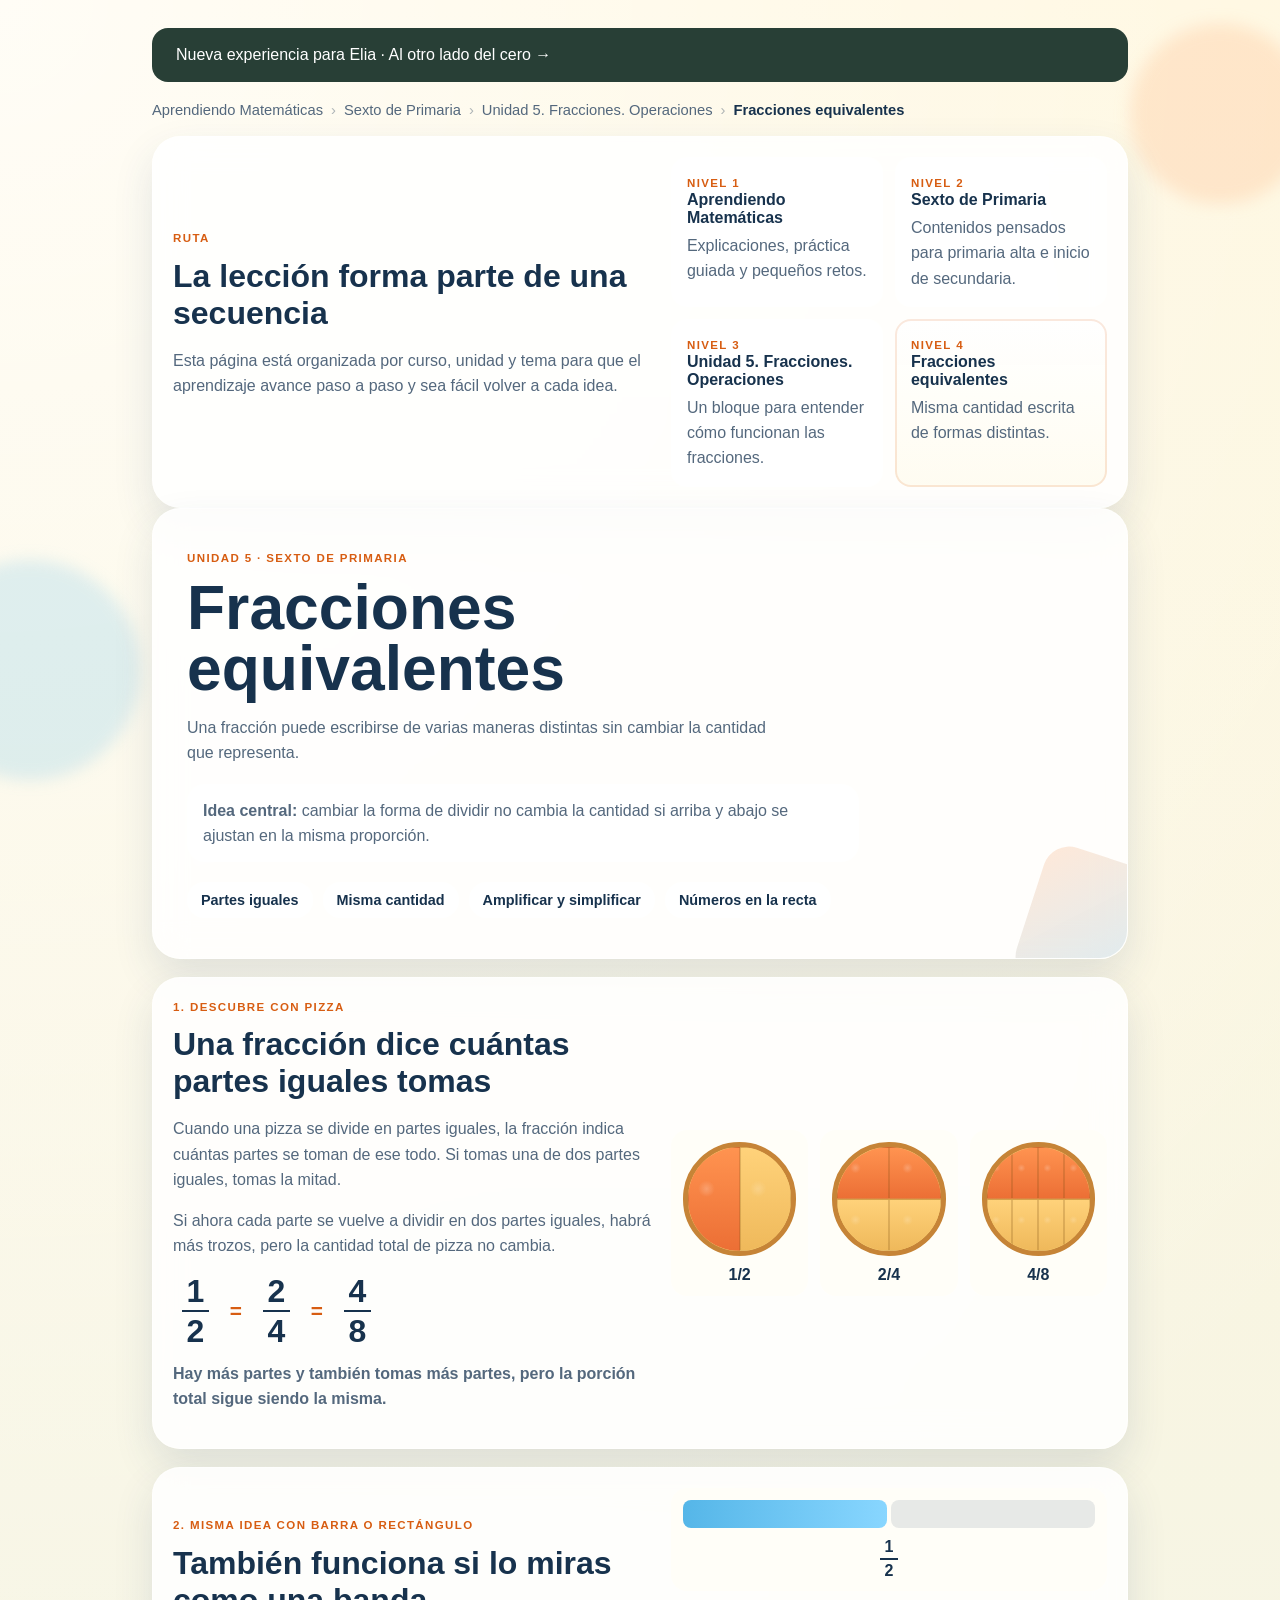
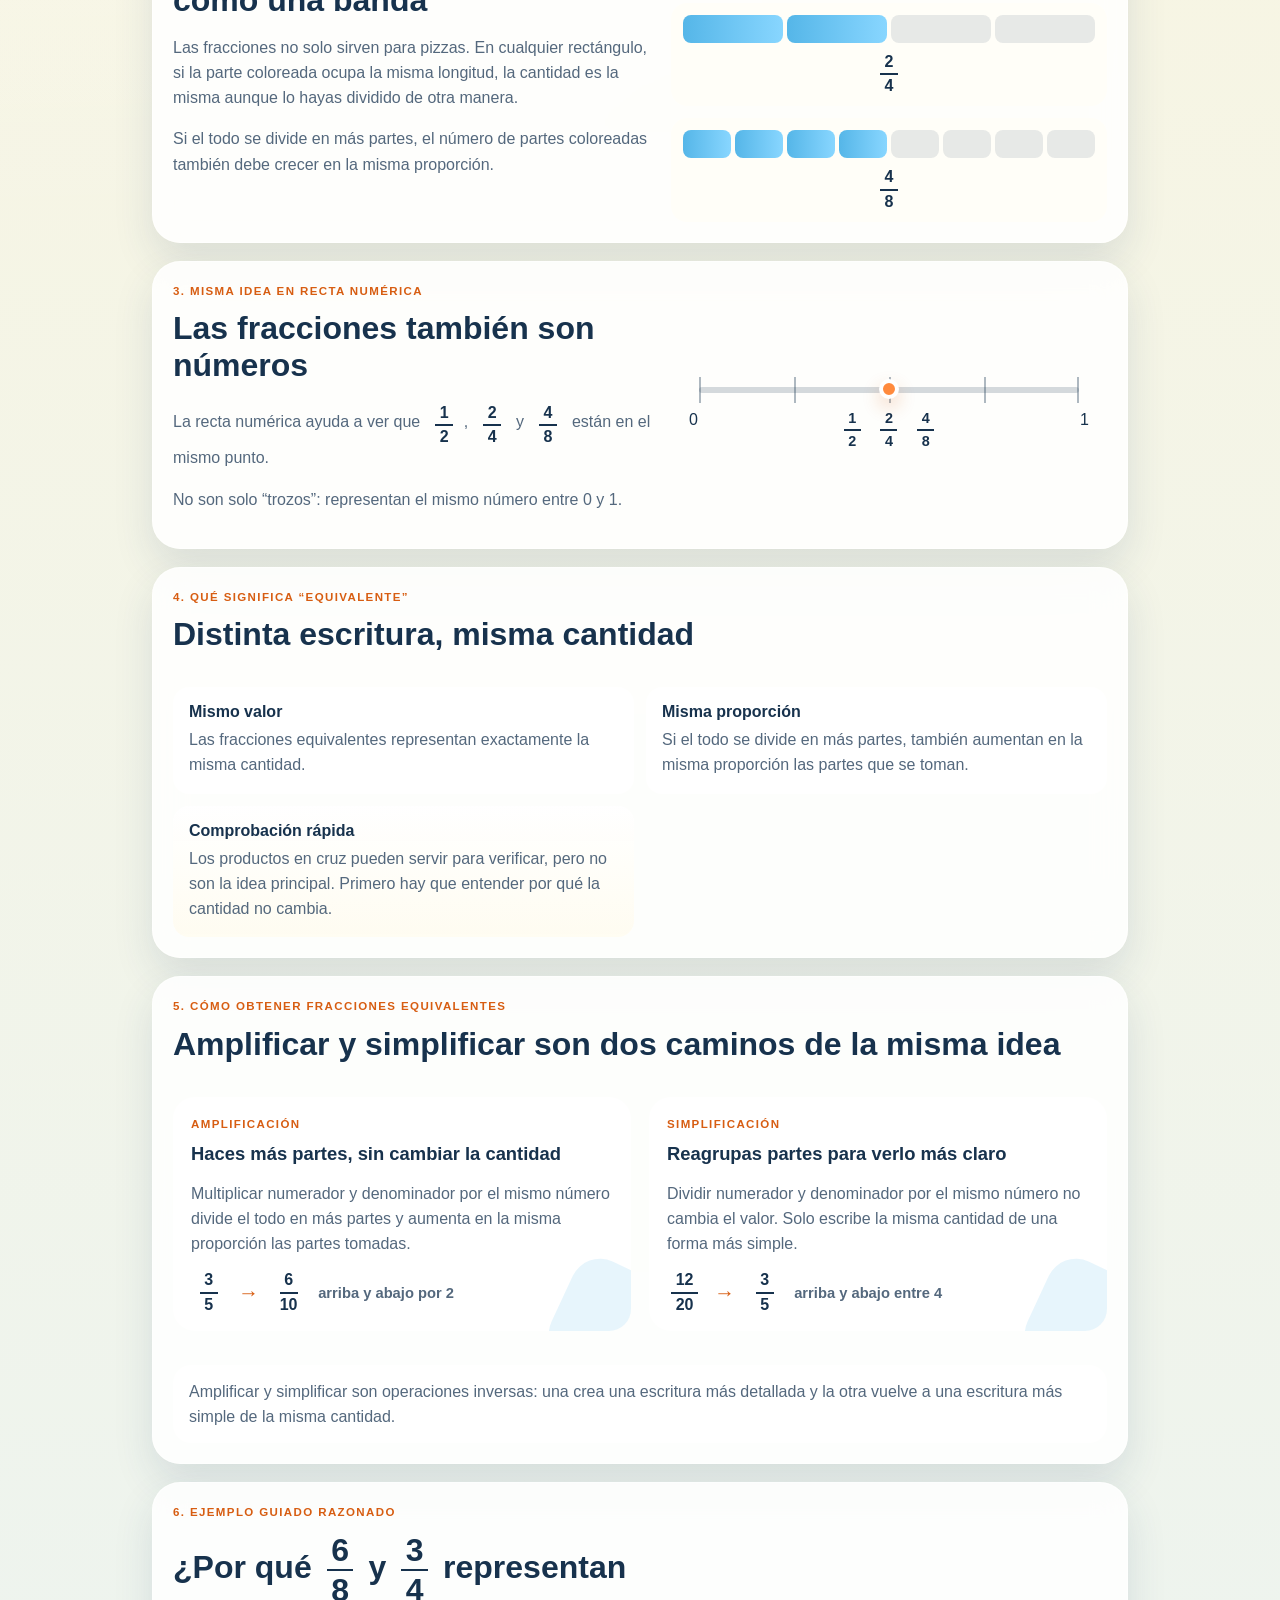
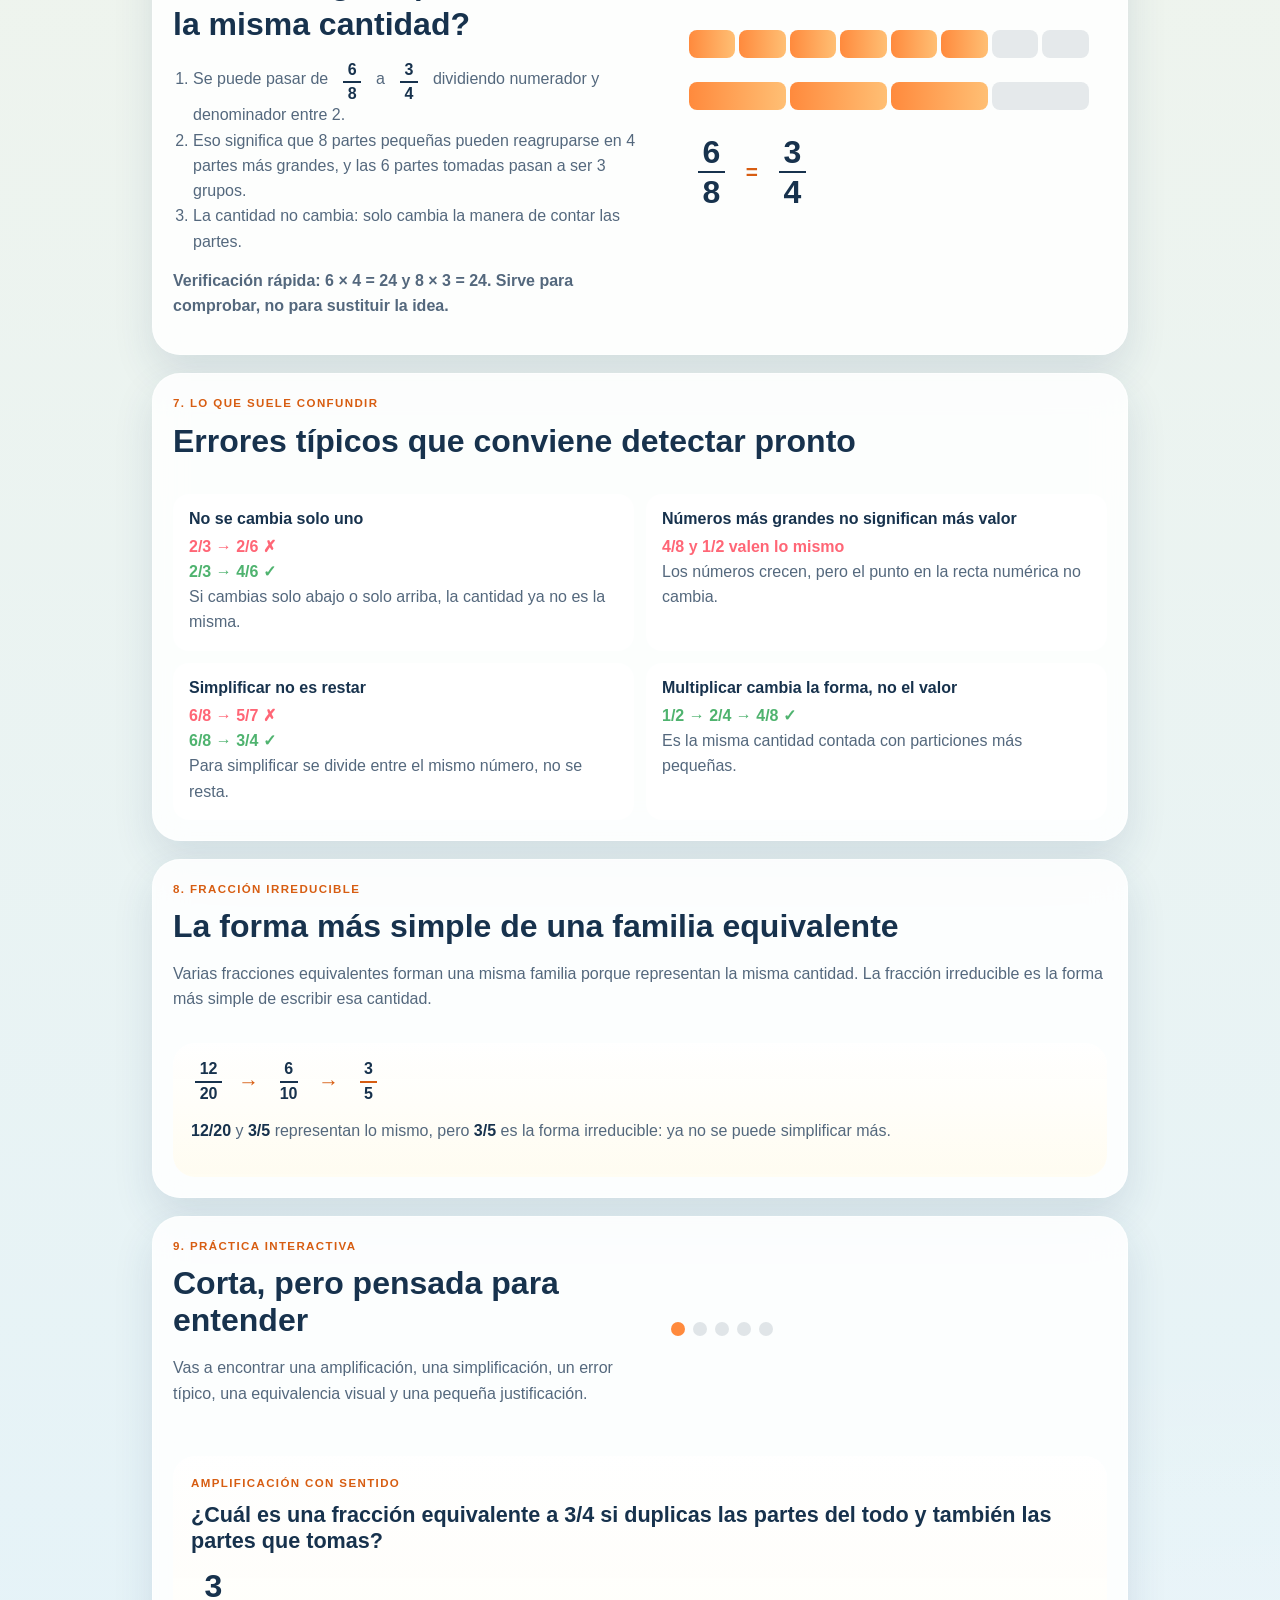
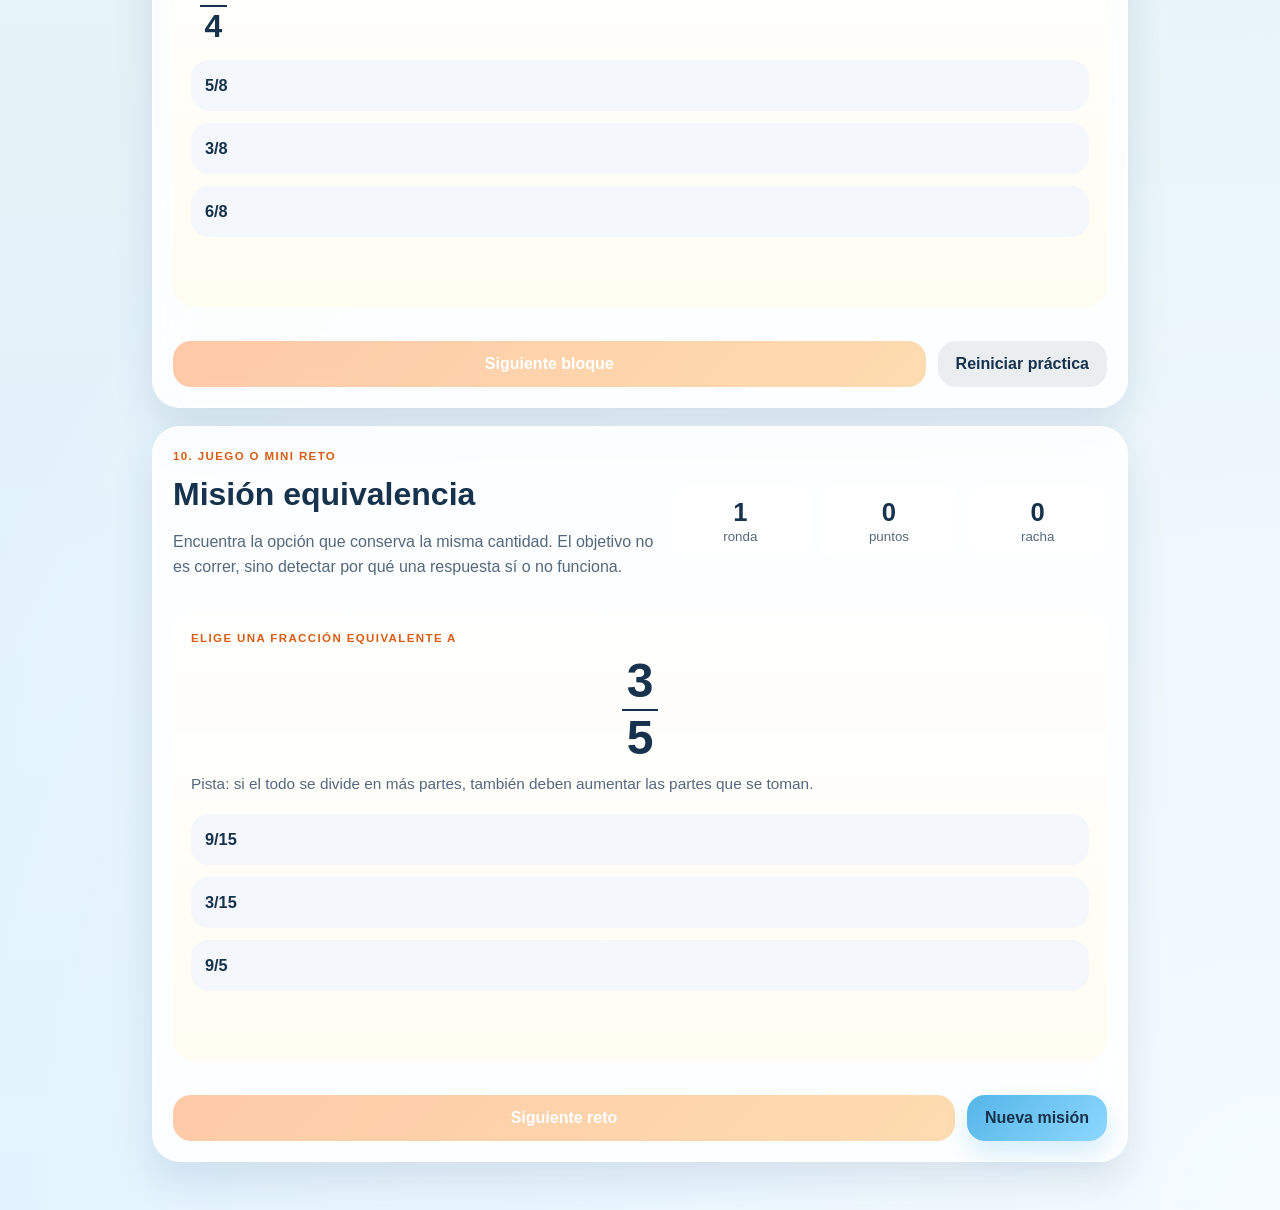
==== commit 4648a5f8: "Add interactive negative subtraction learning game" ====
--- a/index.html
+++ b/index.html
@@ -8,6 +8,7 @@
   </head>
   <body>
     <main class="app-shell">
+      <a href="negativos/index.html" style="display:block;padding:18px 24px;background:#283f36;color:#fff;border-radius:16px;text-decoration:none;margin-bottom:20px">Nueva experiencia para Elia · Al otro lado del cero →</a>
       <nav class="breadcrumb" aria-label="Ruta de aprendizaje">
         <span>Aprendiendo Matemáticas</span>
         <span>Sexto de Primaria</span>
